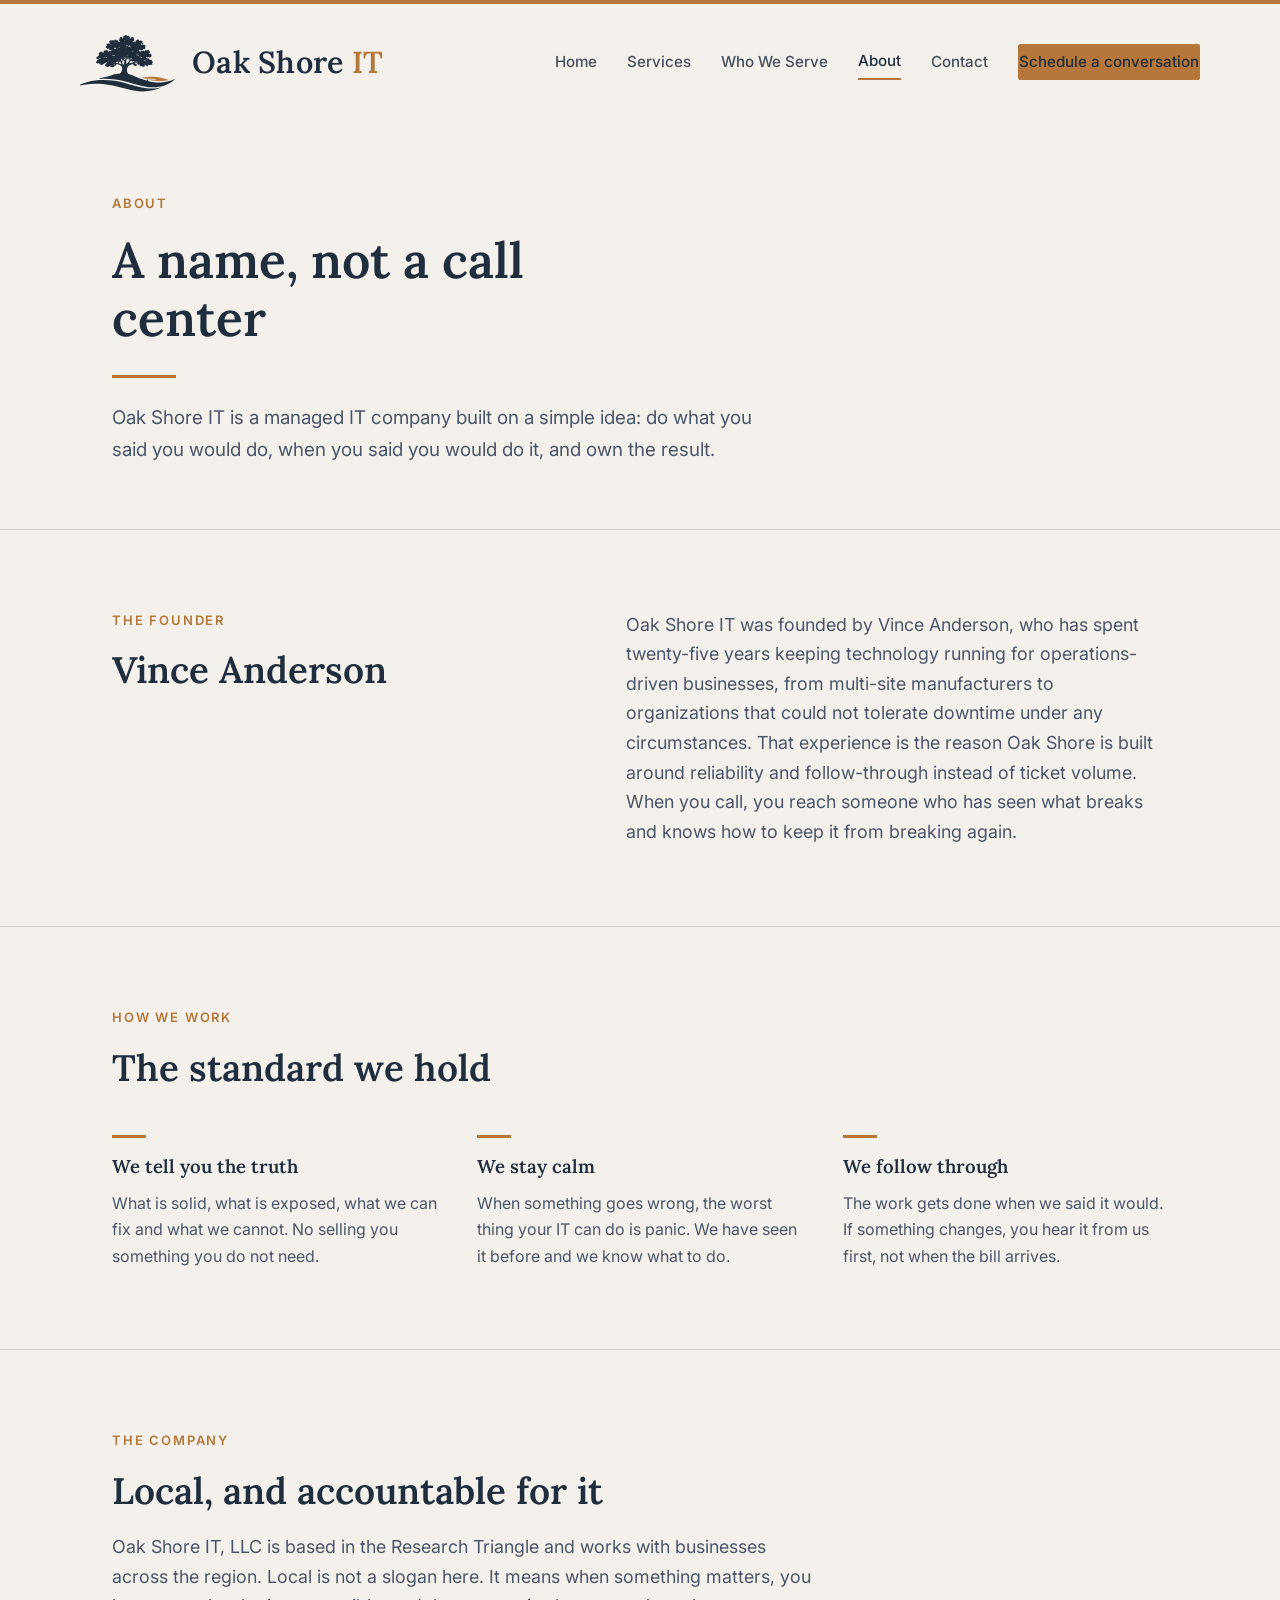
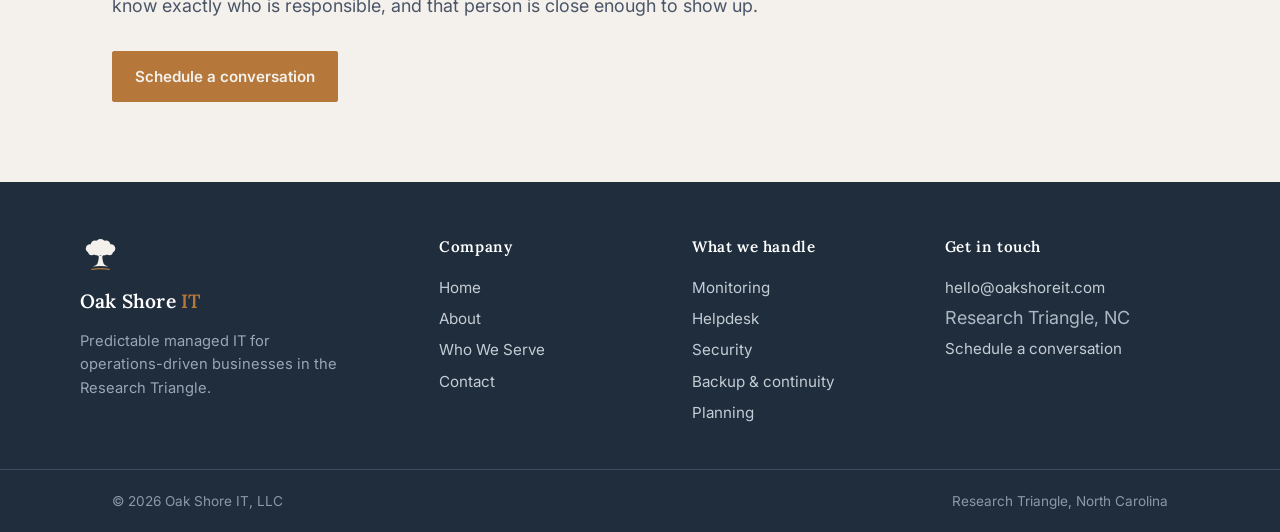
==== about.html @ 02efb3e1 "Replace single-page site with five-page build" ====
<!DOCTYPE html>
<html lang="en">
<head>
<meta charset="utf-8">
<meta name="viewport" content="width=device-width, initial-scale=1">
<title>About &middot; Oak Shore IT</title>
<meta name="description" content="Oak Shore IT is a managed IT company built on reliability and follow-through. Founded by Vince Anderson, twenty-five years in operations-driven IT.">
<link rel="icon" href="favicon.svg">
<link rel="preconnect" href="https://fonts.googleapis.com">
<link rel="preconnect" href="https://fonts.gstatic.com" crossorigin>
<link href="https://fonts.googleapis.com/css2?family=Lora:ital,wght@0,400;0,500;0,600;1,400&family=Inter:wght@400;450;500;600&display=swap" rel="stylesheet">
<link rel="stylesheet" href="styles.css">
</head>
<body>

<div class="brandbar"></div>
<header class="site-header">
  <div class="wrap bar">
    <a class="brand" href="index.html" aria-label="Oak Shore IT home">
      <svg class="oak" xmlns="http://www.w3.org/2000/svg" xmlns:xlink="http://www.w3.org/1999/xlink" width="2048" height="1366" viewBox="0 0 2048 1366"><path fill="#1F2D3D" transform="scale(1.64103 1.64183)" d="M593.648 65.9281C605.712 64.8623 604.312 73.1011 615.552 79.1133C628.369 69.018 633.693 69.0398 638.416 85.683C658.725 90.9894 648.518 100.72 652.587 108.908C659.238 111.87 664.253 99.9548 667.734 95.9222C674.815 87.7199 685.808 87.5497 693.74 94.6932C699.066 99.4905 699.428 102.863 699.838 109.705C700.871 110.576 701.883 111.473 702.872 112.394C711.217 120.283 703.859 125.45 697.826 131.114C705.686 158.006 688.584 146.529 682.53 150.782C682.17 152.851 682.904 154.811 684.89 155.789C695.34 160.933 701.523 150.922 710.85 148.323C720.176 145.725 720.046 159.629 723.433 161.747C729.708 157.521 721.504 140.139 727.253 134.17C730.66 130.632 735.585 132.433 739.502 133.336C740.909 132.152 742.331 130.987 743.767 129.839C755.731 120.303 762.853 125.297 770.78 136.086L771.503 144.321C789.057 138.799 788.885 127.736 808.596 142.379C833.061 160.555 789.702 179.938 790.413 188.219C803.095 188.13 798.016 192.709 805.434 196.055C812.905 199.424 821.031 174.813 828.776 194.583C841.185 194.373 851.561 194.365 852.257 210.195C852.599 217.969 850.938 221.348 845.868 226.961C853.327 239.539 848.402 246.427 835.336 250.269C825.722 247.153 819.269 239.885 817.363 255.709C808.2 263.881 799.203 265.152 787.354 263.658C783.151 260.159 780.345 257.933 775.36 255.689C768.999 258.385 759.695 263.195 754.255 267.315C765.905 268.795 770.148 267.516 775.668 279.045C779.964 279.412 784.266 279.718 788.571 279.962C798.197 266.812 803.335 268.745 817.873 272.91C829.507 262.072 833.709 262.745 835.605 278.734C848.973 269.424 852.941 248.416 870.284 268.044C875.783 265.285 881.341 262.674 887.119 260.559C894.294 263.882 907.785 275.284 909.919 283.261C910.554 285.636 906.26 299.542 904.595 302.007C902.929 304.475 895.01 303.54 892.167 306.945L892.398 308.254C898.143 314.48 921.549 304.531 925.923 315.807C934.019 336.679 934.184 343.793 913.714 356.123C906.993 360.171 898.241 353.755 891.921 351.328C887.108 352.437 880.495 355.612 875.134 357.332C869.743 352.309 868.187 350.082 861.137 347.299L861.113 356.199C867.946 361.254 869.627 363.148 873.275 370.753C920.591 363.964 900.214 382.43 904.645 390.181C908.01 391.431 918.099 388.014 922.664 387.156C936.122 393.118 932.512 396.376 940.12 405.633C949.553 417.109 958.886 420.6 936.296 427.537C939.292 434.692 948.215 443.193 935.806 448.211C927.12 451.723 912.532 459.429 903.415 455.638C897.693 453.259 893.414 450.13 887.044 448.154C887.52 449.934 887.964 451.724 888.374 453.521C891.304 466.826 880.477 467.498 870.461 469.614C861.305 463.37 854.129 454.786 843.653 451.229C840.213 450.061 841.429 450.016 838.386 451.504L838.133 450.798C838.891 455.221 844.083 459.879 844.704 464.563C846.099 475.074 833.062 478.464 825.267 479.206C823.624 478.272 820.813 476.237 819.147 475.099C816.082 475.398 813.009 475.625 809.933 475.778C807.979 473.447 807.47 472.5 805.99 469.829C801.105 471.023 797.081 472.05 792.088 472.729C787.247 471.051 773.768 464.232 772.482 458.636C771.528 454.485 777.473 451.489 779.733 448.644C777.266 447.801 765.61 451.469 762.072 452.268C756.589 449.535 746.276 442.962 742.698 437.721C741.027 435.272 749.235 432.397 750.906 431.715C751.208 428.577 751.334 425.045 751.518 421.868C733.231 434.14 731.46 433.556 710.029 433.462C719.381 444.752 723.034 442.651 736.475 446.964C740.433 448.234 747.456 451.55 749.451 455.544C749.255 463.321 734.105 461.049 731.117 462.979C714.519 473.701 693.658 459.878 690.866 441.418C674.246 442.948 658.241 448.468 644.211 457.509C624.341 470.257 612.877 487.229 611.432 511.233C610.385 528.641 612.151 547.53 621.276 562.772C627.945 573.91 639.835 575.378 651.181 578.944C663.918 582.888 676.69 586.123 689.127 590.914C703.44 596.591 716.035 606.134 730.159 612.146C769.404 628.851 809.922 642.768 850.957 654.371C856.969 656.071 862.854 657.941 868.986 659.198C861.133 643.132 876.884 640.005 882.791 647.208C884.199 648.899 884.811 651.114 884.471 653.288C883.801 657.57 881.297 659.361 878.09 661.631C1015.2 695.145 1112.1 691.491 1241.83 635.146C1234.28 642.605 1224.78 649.854 1216.33 656.387C1185.38 680.316 1145.26 705.282 1108.29 718.383C1088.29 727.154 1051.77 734.995 1029.87 738.754C856.504 768.527 703.461 693.183 537.579 656.848C468.141 641.421 397.247 633.496 326.117 633.209C298.505 633.08 267.656 634.055 240.157 637.353C253.961 631.258 270.514 626.519 285.055 622.251C314.201 613.695 343.263 604.75 373.378 600.452C398.978 596.656 420.955 582.598 445.736 576.761C451.751 575.344 460.106 576.417 466.453 575.288C472.921 574.137 479.013 570.984 485.442 570.019C494.044 568.728 503.037 569.22 511.646 567.769C540.182 562.115 552.45 514.936 548.352 490.598C543.506 461.825 501.447 444.412 475.372 445.76C469.566 446.06 469.137 453.763 466.498 457.432C461.708 464.055 452.982 465.531 445.493 467.051C444.961 467.965 444.412 468.869 443.845 469.761C435.125 483.624 412.327 489.278 397.904 480.802C388.384 475.207 399.91 466.346 398.966 461.378C391.682 457.32 384.478 471.391 377.878 474.306C370.076 477.752 363.584 478.944 355.258 480.006C350.924 478.254 349.004 476.971 345.796 473.608C343.904 473.597 341.956 473.533 340.078 473.493C324.242 473.157 320.666 452.856 332.573 444.468C336.665 441.586 339.649 441.415 344.42 440.579C339.912 426.271 344.127 426.378 356.521 421.124C350.518 421.223 344.266 421.559 338.247 421.798C331.592 431.643 328.194 431.781 316.955 431.081C312.464 451.027 295.443 441.308 284.012 453.38C282.79 454.67 280.443 455.607 278.839 456.253C269.283 454.587 255.594 450.425 253.441 440.12C252.994 437.977 252.311 435.267 250.773 433.882C244.877 431.431 235.042 439.032 229.377 435.705C211.002 424.912 197.021 423.037 218.94 402.545C222.634 388.578 226.657 389.847 239.535 390.198C239.992 387.124 240.067 383.74 240.209 380.612C228.556 374.945 200.781 374.343 217.269 350.283C219.198 347.468 226.514 347.455 229.574 347.438C233.276 334.5 237.239 336.005 249.189 336.577C247.632 331.605 246.075 328.462 243.612 324.007C254.205 315.622 250.179 316.649 243.989 309.989C239.66 305.331 253.064 296.72 256.056 293.83C259.838 290.177 263.303 285.349 268.06 282.362C273.423 282.114 279.918 281.332 285.173 281.759C293.062 282.398 293.282 289.012 293.838 295.073C299.233 295.92 304.892 297.049 310.287 298.042C308.979 294.152 303.637 285.292 304.758 281.538C305.964 275.35 319.11 263.713 325.231 262.416C336.596 261.343 350.954 263.145 362.213 264.91C366.479 265.578 365.867 280.322 370.088 282.751C375.395 281.104 375.394 272.436 380.822 270.549C385.345 268.977 391.41 272.701 395.534 274.734C395.626 274.614 395.717 274.494 395.809 274.375L396.279 273.784C403.592 264.461 409.432 268.338 418.549 272.135L419.267 271.822C420.177 269.185 420.224 270.076 419.82 267.727C416.78 263.662 411.603 265.515 407.97 263.29C407.339 261.624 407.223 260.978 406.082 259.662C401.264 258.859 394.725 259.79 389.681 259.718C374.255 259.499 374.758 254.173 375.418 241.511C363.223 245.78 344.15 259.044 353.233 232.301C336.25 233.273 330.678 232.144 337.304 213.12C338.966 208.349 346.412 206.418 350.772 204.879C341.674 193.65 343.988 184.861 358.104 180.29C369.072 176.738 376.03 173.2 386.991 178.506C387.489 177.885 390.36 174.176 390.589 173.655C393.155 166.325 378.079 164.356 377.651 156.982C377.012 145.968 389.736 135.797 399.542 133.856C406.45 132.488 410.333 134.862 415.572 138.508C427.348 123.246 432.913 128.724 445.697 138.196C446.148 136.731 446.627 135.215 447.21 133.799C448.912 129.549 452.292 126.191 456.551 124.518C466.938 120.423 473.055 126.836 476.343 136.001C480.645 135.203 484.183 134.689 488.506 134.159C495.153 137.763 498.53 139.724 501.734 146.565C501.512 149.062 500.552 155.02 501.682 156.861C506.614 159.895 518.385 152.691 522.178 149.048C519.769 148.677 514.16 147.915 512.994 146.194C509.186 140.575 511.531 121.054 511.481 113.841C512.888 112.233 515.322 110.068 516.953 108.534C519.173 97.4535 526.169 91.8505 537.271 91.6588C551.676 91.41 553.797 96.7944 554.146 109.224C557.374 108.269 562.805 105.786 566.076 104.405C562.907 100.953 557.557 95.9554 560.288 90.7189C565.104 81.4827 576.613 76.6951 584.742 70.8264C587.323 68.9631 590.769 67.1277 593.648 65.9281ZM608.55 375.835L608.41 376.645C607.1 383.932 604.229 390.88 602.719 397.874C599.691 411.89 601.69 428.737 603.875 442.748C610.065 436.925 615.419 430.913 620.911 424.433C633.068 410.514 646.872 397.466 640.699 377.275C621.42 381.45 628.838 385.169 608.55 375.835ZM660.041 403.848C651.837 413.172 648.438 420.666 643.054 431.947L643.226 433.066C648.917 432.22 655.36 430.863 660.953 429.56C670.305 427.382 680.414 426.187 689.076 422.077C694.607 419.453 707.942 407.85 708.589 401.604L708.146 401.081C688.048 410.094 681.12 410.915 660.041 403.848ZM579.136 391.245C588.036 392.335 591.326 376.372 591.705 369.974C591.934 365.611 591.546 361.238 590.552 356.983C586.642 355.283 583.951 354.059 579.679 353.245C587.962 384.703 571.944 373.101 567.777 378.083C567.365 382.845 575.499 388.827 579.136 391.245ZM554.634 383.832C553.452 398.749 553.412 405.568 546.034 419.117C547.827 424.051 558.972 456.993 566.061 452.215C573.807 436.804 576.445 424.909 575.746 407.568C570.487 401.045 560.611 389.711 554.634 383.832ZM467.77 422.434C468.311 425.279 468.872 428.733 469.7 431.453C473.53 430.786 478.133 429.841 481.952 429.66C487.428 429.928 490.53 430.43 495.925 431.376C495.516 426.162 495.078 420.95 494.61 415.74C490.947 415.697 485.944 415.486 482.414 415.913C475.023 416.535 474.045 418.351 467.77 422.434ZM664.147 224.298L664.684 224.548C669.689 226.937 669.61 230.468 674.364 230.206C676.209 228.636 675.596 229.371 676.52 226.728C674.932 219.936 663.843 224.748 660.75 219.676C660.582 219.401 660.198 216.577 660.127 216.059C656.579 212.081 653.252 216.91 648.431 213.002C646.721 209.299 646.933 202.556 644.856 201.608C639.642 205.45 626.589 211.158 630.626 217.462C634.876 219.448 641.117 215.483 644.765 213.414C652.987 220.141 654.124 220.726 664.147 224.298ZM516.279 418.863C512.761 418.464 507.951 417.442 504.931 418.849C503.057 420.578 502.922 421.734 502.902 424.258C502.833 433.125 516.38 437.38 523.064 440.472C526.63 442.28 530.954 445.112 534.777 444.079C541.15 437.648 519.085 398.133 513.665 393.536C513.388 405.671 523.913 403.294 516.279 418.863ZM542.555 401.271C544.984 395.694 545.746 392.993 546.675 386.972C543.547 380.213 539.356 371.355 532.435 367.743C532.904 374.979 535.087 400.857 538.429 406.293L539.197 406.628C540.978 405.233 541.572 403.373 542.555 401.271ZM454.578 245.335L455.295 248.188C458.901 249.381 465.124 243.826 468.591 242.015C466.336 238.633 460.457 229.569 456.8 228.495C453.015 230.688 441.15 237.4 439.987 241.543C442.693 244.288 449.322 241.994 453.654 243.904C454.259 244.637 454.51 244.656 454.578 245.335ZM790.4 355.407C794.691 357.245 796.734 358.37 800.681 360.703C803.996 362.303 806.374 363.787 810.071 362.984C816.305 356.2 792.989 348.504 788.263 348.785C784.139 349.525 776.958 350.73 774.454 354.593C775.691 358.99 787.178 355.976 790.4 355.407ZM750.245 328.372C755.748 333.114 757.357 335.723 765.104 334.151C765.557 331.781 766.287 329.485 765.315 327.313C761.04 322.313 731.566 318.298 724.249 318.89C731.019 323.443 735.982 323.155 742.727 329.131L750.245 328.372ZM432.463 325.262C431.047 327.605 429.129 331.552 426.353 332.203C422.424 333.125 417.799 331.778 415.096 335.092C414.819 337.043 414.672 336.329 415.381 338.072C424.604 343.513 426.054 330.688 437.219 332.273C441.585 333.541 454.212 337.536 458.314 335.724C457.226 333.36 436.324 325.915 432.463 325.262ZM718.004 419.098L729.236 422.514C733.29 419.873 749.196 410.452 748.64 405.348C737.104 412.398 731.601 414.049 717.734 412.098C716.798 414.08 715.573 415.945 715.879 417.982C716.856 418.809 716.769 418.817 718.004 419.098ZM588.959 198.887C588.901 196.158 588.807 193.358 588.798 190.635C585.669 190.69 582.214 190.675 579.117 190.847C580.574 194.114 585.437 198.888 588.959 198.887ZM439.027 458.423C443.026 455.871 452.398 450.285 455.06 446.637C454.958 446.403 454.792 445.898 454.633 445.79C449.096 446.408 443.863 447.276 438.367 448.177C438.407 451.682 438.32 454.979 439.027 458.423ZM450.112 435.011L456.264 434.422L456.909 433.688C456.649 430.354 454.502 423.696 451.489 421.963C450.975 426.307 450.515 430.656 450.112 435.011ZM442.582 165.942C442.146 168.043 441.753 168.957 442.397 170.996C443.844 172.984 445.429 173.215 447.889 173.702C448.393 171.434 448.785 170.56 448.189 168.311C446.866 166.552 445.873 166.364 443.592 166.057C443.256 166.013 442.919 165.975 442.582 165.942ZM621.59 330.884C620.476 333.093 619.602 334.362 619.531 336.83C620.751 339.681 621.579 339.841 624.716 340.62C628.131 336.011 627.4 332.283 621.59 330.884ZM380.098 411.735C382.213 411.482 382.033 411.852 383.291 410.687C382.171 407.13 376.505 405.893 373.263 405.142L368.548 412.105L380.098 411.735ZM619.799 122.436C620.021 124.885 619.908 126.682 621.312 128.63C623.231 129.954 624.237 129.702 626.602 129.689C626.91 127.426 627.351 126.002 626.52 123.911C624.243 122.03 623.082 122.342 619.799 122.436ZM476.52 405.112C478.61 412.606 480.773 411.819 487.851 411.402C485.145 405.16 482.985 405.635 476.52 405.112ZM574.466 129.202C573.327 131.068 572.41 132.032 572.677 134.132C573.758 136.002 574.766 136.31 576.673 137.361C578.031 135.547 578.149 135.301 578.58 133.077C577.789 130.129 577.57 129.978 574.466 129.202ZM268.21 427.143C265.875 428.502 262.852 430.001 261.217 432.048L261.188 433.192L262.203 433.704C264.888 432.671 268.085 431.565 269.514 428.9L269.416 427.815L268.21 427.143ZM404.001 192.878C404.736 190.808 405.269 189.868 404.681 187.708C403.347 185.992 402.317 185.825 400.062 185.545C399.742 185.506 399.422 185.473 399.102 185.445C398.643 187.825 398.017 189.9 398.783 192.205C400.715 193.947 401.59 193.618 404.001 192.878ZM780.899 190.315C777.901 190.885 773.784 191.534 774.686 195.629C776.431 196.185 775.789 196.069 777.955 195.062L787.228 190.08L780.899 190.315ZM684.632 281.708C685.926 279.854 686.797 278.933 686.983 276.641C686.009 273.729 685.222 273.745 682.177 273.182C681.249 275.564 680.268 277.305 680.598 279.777C681.804 281.369 682.512 281.635 684.632 281.708ZM630.522 360.802C629.471 364.775 628.283 366.814 630.148 370.101C632.618 371.691 634.255 371.368 637.245 371.274C637.515 368.349 638.323 364.769 637.152 362.378C635.488 360.84 632.798 360.864 630.522 360.802ZM502.33 220.497C505.308 226.391 508.281 234.561 515.564 235.023C514.207 228.65 512.545 226.592 508.94 221.293L502.33 220.497ZM677.57 382.331C673.202 385.238 670.182 387.423 666.358 391.182C668.244 391.71 671.376 392.672 673.214 393.02C676.091 393.378 679.091 393.798 681.962 394.094C682.234 388.161 682.915 385.816 677.57 382.331ZM827.47 392.437C835.744 398.607 848.44 404.073 858.477 406.271C858.319 404.202 858.396 402.078 856.791 400.712C850.722 395.551 835.12 391.931 827.47 392.437ZM334.37 353.451C339.261 355.257 346.562 358.687 351.432 357.505L352.091 356.643C349.932 351.516 340.082 350.882 335.397 351.116C329.228 353.546 327.458 354.206 320.77 355.195C318.744 357.303 315.968 360.375 313.878 362.285C309.254 363.273 306.628 363.395 303.305 366.799L303.107 367.859C307.211 369.311 314.149 362.636 318.771 360.84C324.736 357.686 328.11 355.756 334.37 353.451ZM243.997 380.509C251.937 379.883 258.149 377.572 266.162 377.367C266.617 374.536 267.513 370.717 266.812 368.068C265.409 367.404 266.122 367.52 264.6 367.681C259.059 368.809 241.703 372.374 241.616 378.836C242.645 379.858 242.6 379.897 243.997 380.509ZM658.162 384.755C661.936 381.14 672.699 372.044 673.792 367.676C672.919 364.879 671.14 365.409 668.423 365.263C661.298 366.801 664.669 370.65 653.461 372.914C653.499 376.757 653.108 381.409 655.271 384.514C657.068 385.358 656.14 385.242 658.162 384.755ZM611.876 191.006C609.09 201.032 604.686 207.415 600.069 216.545L606.441 213.878C612.262 210.919 610.402 208.196 618.26 205.633C618.877 201.473 615.263 193.428 611.876 191.006ZM614.716 373.263C615.513 370.664 619.676 359.768 614.376 358.502C613.853 358.377 611.366 358.53 610.712 358.562C607.183 361.515 607.612 368.263 609.976 371.812C611.02 373.377 613.044 373.133 614.716 373.263Z"/><path fill="#F4F1EC" fill-opacity="0.0078431377" transform="scale(1.64103 1.64183)" d="M335.397 351.116C340.082 350.882 349.932 351.516 352.091 356.643L351.432 357.505C346.562 358.687 339.261 355.257 334.37 353.451C328.11 355.756 324.736 357.686 318.771 360.84C314.149 362.636 307.211 369.311 303.107 367.859L303.305 366.799C306.628 363.395 309.254 363.273 313.878 362.285C315.968 360.375 318.744 357.303 320.77 355.195C327.458 354.206 329.228 353.546 335.397 351.116Z"/><path fill="#B5773A" transform="scale(1.64103 1.64183)" d="M915.729 606.738C925.247 605.483 939.776 606.598 949.611 606.459C1007.73 605.64 1063.52 618.056 1118.24 636.751C1130.34 640.885 1144.75 643.711 1156.56 648.647C1145.86 652.345 1134.16 654.254 1123.02 656.386C1063.74 667.733 1003.45 665.905 943.88 657.5C919.905 654.196 910.481 650.583 888.339 644.887C898.272 644.843 908.206 644.873 918.138 644.977C937.213 645.325 976.388 647.33 993.305 640.099C990.523 639.164 986.971 638.357 984.047 638.166C942.026 635.219 900.22 632.731 858.101 632.898C844.637 632.952 810.632 626.391 797.918 622.325C808.361 619.806 819.558 618.361 830.171 616.487C858.698 611.45 886.795 608.335 915.729 606.738Z"/><path fill="#1F2D3D" transform="scale(1.64103 1.64183)" d="M815.716 170.056C820.842 170.488 825.31 173.247 823.067 178.758C821.157 183.452 811.391 186.8 807.091 188.683C806.598 188.713 806.104 188.735 805.61 188.75C803.102 188.823 801.291 188.821 799.453 187.076C797.897 180.451 810.741 172.912 815.716 170.056Z"/><path fill="#1F2D3D" transform="scale(1.64103 1.64183)" d="M0 712.214C30.296 698.801 64.8053 684.597 96.9363 675.937C257.421 632.685 435.022 649.777 593.732 691.794C717.201 724.482 838.067 769.783 968.013 760.088C1000.22 757.685 1029.83 752.112 1061.39 745.486C963.937 797.172 826.398 807.266 719.145 790.997C668.097 783.253 608.548 766.247 557.892 753.537C470.19 731.532 386.425 712.348 296.062 703.176C222.545 695.198 148.304 696.781 75.1939 707.886C61.1739 710.041 47.2198 712.605 33.3495 715.576C24.1349 717.624 9.08001 721.578 0 722.574L0 712.214Z"/></svg>
      <span class="wm">Oak Shore <span class="it">IT</span></span>
    </a>
    <button class="menu-toggle" aria-label="Menu" aria-expanded="false"><span></span><span></span><span></span></button>
    <nav class="links" id="nav">
      <a href="index.html">Home</a><a href="services.html">Services</a><a href="who-we-serve.html">Who We Serve</a><a href="about.html" aria-current="page">About</a><a href="contact.html">Contact</a>
      <a href="contact.html" class="btn">Schedule a conversation</a>
    </nav>
  </div>
</header>
<main>

  <section class="page-hero">
    <div class="wrap">
      <p class="eyebrow">About</p>
      <h1>A name, not a call center</h1>
      <div class="accent"></div>
      <p class="lede">Oak Shore IT is a managed IT company built on a simple idea: do what you said you would do, when you said you would do it, and own the result.</p>
    </div>
  </section>

  <section class="section">
    <div class="wrap">
      <div class="twocol">
        <div><p class="eyebrow">The founder</p><h2>Vince Anderson</h2></div>
        <div>
          <p class="lede">Oak Shore IT was founded by Vince Anderson, who has spent twenty-five years keeping technology running for operations-driven businesses, from multi-site manufacturers to organizations that could not tolerate downtime under any circumstances. That experience is the reason Oak Shore is built around reliability and follow-through instead of ticket volume. When you call, you reach someone who has seen what breaks and knows how to keep it from breaking again.</p>
        </div>
      </div>
    </div>
  </section>

  <section class="section">
    <div class="wrap">
      <p class="eyebrow">How we work</p>
      <h2>The standard we hold</h2>
      <div class="three">
        <div><div class="tick"></div><h3>We tell you the truth</h3><p>What is solid, what is exposed, what we can fix and what we cannot. No selling you something you do not need.</p></div>
        <div><div class="tick"></div><h3>We stay calm</h3><p>When something goes wrong, the worst thing your IT can do is panic. We have seen it before and we know what to do.</p></div>
        <div><div class="tick"></div><h3>We follow through</h3><p>The work gets done when we said it would. If something changes, you hear it from us first, not when the bill arrives.</p></div>
      </div>
    </div>
  </section>

  <section class="section last">
    <div class="wrap">
      <p class="eyebrow">The company</p>
      <h2>Local, and accountable for it</h2>
      <p class="lede">Oak Shore IT, LLC is based in the Research Triangle and works with businesses across the region. Local is not a slogan here. It means when something matters, you know exactly who is responsible, and that person is close enough to show up.</p>
      <div class="btnrow" style="margin-top:30px"><a href="contact.html" class="btn">Schedule a conversation</a></div>
    </div>
  </section>

</main>

<footer>
  <div class="wrap foot">
    <div class="brandcol">
      <svg class="oak" viewBox="0 0 220 182" xmlns="http://www.w3.org/2000/svg">
  <g fill="#F4F1EC">
    <ellipse cx="110" cy="60" rx="66" ry="34"/>
    <circle cx="54"  cy="56" r="23"/>
    <circle cx="166" cy="56" r="23"/>
    <circle cx="80"  cy="36" r="23"/>
    <circle cx="140" cy="36" r="23"/>
    <circle cx="110" cy="30" r="25"/>
    <circle cx="62"  cy="74" r="18"/>
    <circle cx="158" cy="74" r="18"/>
  </g>
  <!-- branch hints so it is not a lollipop -->
  <g stroke="#F4F1EC" stroke-width="7" stroke-linecap="round" fill="none">
    <path d="M110 104 L88 80"/>
    <path d="M110 104 L132 78"/>
  </g>
  <!-- sturdy trunk flaring into a rooted base -->
  <path d="M101 96 L119 96
           C120 112 122 126 127 138
           C132 146 142 150 152 153
           Q110 147 68 153
           C78 150 88 146 93 138
           C98 126 100 112 101 96 Z" fill="#F4F1EC"/>
  <path d="M64 168 Q110 160 156 168" stroke="#B5773A" stroke-width="7" stroke-linecap="round" fill="none"/>
</svg>
      <div class="wm">Oak Shore <span style="color:var(--brass)">IT</span></div>
      <p class="desc">Predictable managed IT for operations-driven businesses in the Research Triangle.</p>
    </div>
    <div>
      <h4>Company</h4>
      <ul><li><a href="index.html">Home</a></li><li><a href="about.html">About</a></li>
      <li><a href="who-we-serve.html">Who We Serve</a></li><li><a href="contact.html">Contact</a></li></ul>
    </div>
    <div>
      <h4>What we handle</h4>
      <ul><li><a href="services.html">Monitoring</a></li><li><a href="services.html">Helpdesk</a></li>
      <li><a href="services.html">Security</a></li><li><a href="services.html">Backup &amp; continuity</a></li>
      <li><a href="services.html">Planning</a></li></ul>
    </div>
    <div>
      <h4>Get in touch</h4>
      <ul><li><a href="mailto:hello@oakshoreit.com">hello@oakshoreit.com</a></li>
      <li>Research Triangle, NC</li>
      <li><a href="contact.html">Schedule a conversation</a></li></ul>
    </div>
  </div>
  <div class="footbar">
    <div class="wrap">
      <span>&copy; 2026 Oak Shore IT, LLC</span>
      <span>Research Triangle, North Carolina</span>
    </div>
  </div>
</footer>
<script>
  (function(){
    var h=document.querySelector('.site-header');
    function onScroll(){ if(window.scrollY>56){h.classList.add('condensed');}else{h.classList.remove('condensed');} }
    window.addEventListener('scroll',onScroll,{passive:true}); onScroll();
    var t=document.querySelector('.menu-toggle'), n=document.getElementById('nav');
    if(t){t.addEventListener('click',function(){var o=n.classList.toggle('open');t.setAttribute('aria-expanded',o);});}
  })();
</script>
</body>
</html>
---- styles.css ----
:root{
    --navy:#1F2D3D; --cream:#F4F1EC; --brass:#B5773A; --slate:#4A5568;
    --line:#D5D5D0; --ink:#20262E; --navy-soft:#26384b; --navy-line:#3a4b5e;
    --serif:'Lora',Georgia,'Times New Roman',serif;
    --sans:'Inter',system-ui,-apple-system,Segoe UI,Roboto,sans-serif;
  }
  *{box-sizing:border-box}
  html{scroll-behavior:smooth}
  body{margin:0;background:var(--cream);color:var(--ink);
    font-family:var(--sans);font-size:18px;line-height:1.65;-webkit-font-smoothing:antialiased}
  h1,h2,h3,h4{font-family:var(--serif);font-weight:600;color:var(--navy);line-height:1.16;margin:0}
  p{margin:0}
  a{color:inherit}
  img,svg{display:block}
  .wrap{max-width:1120px;margin:0 auto;padding:0 32px}
  .eyebrow{font-size:13px;font-weight:600;letter-spacing:.14em;text-transform:uppercase;color:var(--brass);margin:0 0 18px}
  .lede{color:var(--slate);font-size:1.12rem;max-width:64ch}

  /* brand bar */
  .brandbar{height:4px;background:var(--brass)}

  /* header with condense-on-scroll */
  .site-header{position:sticky;top:0;z-index:60;background:rgba(244,241,236,.96);
    backdrop-filter:saturate(140%) blur(8px);border-bottom:1px solid transparent;transition:border-color .25s,box-shadow .25s}
  .site-header.condensed{border-bottom-color:var(--line);box-shadow:0 1px 14px rgba(31,45,61,.06)}
  .bar{display:flex;align-items:center;justify-content:space-between;
    padding:26px 0;transition:padding .25s ease}
  .site-header.condensed .bar{padding:11px 0}
  .brand{display:flex;align-items:center;gap:16px;text-decoration:none}
  .oak{height:64px;width:auto;transition:height .25s ease}
  .site-header.condensed .oak{height:38px}
  .wm{font-family:var(--serif);font-weight:600;font-size:1.9rem;color:var(--navy);letter-spacing:.01em;white-space:nowrap;transition:font-size .25s ease}
  .site-header.condensed .wm{font-size:1.35rem}
  .wm .it{color:var(--brass)}
  nav.links{display:flex;align-items:center;gap:30px}
  nav.links a{font-size:.95rem;font-weight:500;color:var(--navy);text-decoration:none;opacity:.82;padding:4px 0}
  nav.links a:hover{opacity:1;color:var(--brass)}
  nav.links a[aria-current="page"]{opacity:1;border-bottom:2px solid var(--brass)}
  .btn{display:inline-block;background:var(--brass);color:var(--cream);font-family:var(--sans);
    font-weight:600;font-size:.95rem;text-decoration:none;padding:12px 22px;border-radius:2px;border:1px solid var(--brass);cursor:pointer;transition:background .15s,border-color .15s}
  .btn:hover{background:#9c652f;border-color:#9c652f}
  .btn.ghost{background:transparent;color:var(--navy);border-color:var(--navy)}
  .btn.ghost:hover{background:var(--navy);color:var(--cream)}
  nav.links a.btn{opacity:1;border-bottom:1px solid var(--brass)}
  .menu-toggle{display:none;background:none;border:0;cursor:pointer;padding:8px}
  .menu-toggle span{display:block;width:24px;height:2px;background:var(--navy);margin:5px 0}

  /* heroes */
  .hero{padding:84px 0 78px;border-bottom:1px solid var(--line)}
  .hero h1{font-size:clamp(2.4rem,5.2vw,3.7rem);max-width:16ch}
  .page-hero{padding:72px 0 64px;border-bottom:1px solid var(--line)}
  .page-hero h1{font-size:clamp(2.1rem,4.4vw,3.1rem);max-width:18ch}
  .accent{width:64px;height:3px;background:var(--brass);margin:28px 0 24px}
  .hero .lede,.page-hero .lede{font-size:1.18rem;max-width:56ch}
  .hero .btn{margin-top:34px}

  /* credibility band */
  .band{background:var(--navy);color:var(--cream)}
  .band .wrap{display:flex;flex-wrap:wrap;gap:14px 40px;align-items:center;padding:26px 32px}
  .band .item{font-size:1rem;color:#e7eaee}
  .band .item b{font-family:var(--serif);font-weight:600;color:#fff}
  .band .dot{color:var(--brass)}

  /* section */
  .section{padding:80px 0;border-bottom:1px solid var(--line)}
  .section.last{border-bottom:0}
  .section h2{font-size:clamp(1.7rem,3.4vw,2.3rem);max-width:22ch}
  .section h2 + .lede{margin-top:20px}
  .section .lede + .btnrow{margin-top:30px}
  .btnrow{display:flex;gap:16px;flex-wrap:wrap}

  /* grid of cards */
  .grid{display:grid;grid-template-columns:repeat(3,1fr);gap:2px;margin-top:44px;background:var(--line);border:1px solid var(--line)}
  .card{background:var(--cream);padding:30px 28px}
  .card h3{font-size:1.16rem;margin-bottom:10px}
  .card p{color:var(--slate);font-size:.97rem;line-height:1.55}

  /* deep service rows */
  .srv{display:grid;grid-template-columns:.8fr 1.2fr;gap:40px;padding:44px 0;border-top:1px solid var(--line)}
  .srv:first-of-type{border-top:0}
  .srv .k{font-family:var(--serif);font-size:1.4rem;color:var(--navy)}
  .srv .k .n{display:block;font-size:.8rem;font-family:var(--sans);letter-spacing:.12em;color:var(--brass);font-weight:600;margin-bottom:8px;text-transform:uppercase}
  .srv p{color:var(--slate)}

  /* pillars / steps */
  .three{display:grid;grid-template-columns:repeat(3,1fr);gap:40px;margin-top:46px}
  .three h3{font-size:1.16rem;margin-bottom:12px}
  .three .tick{width:34px;height:3px;background:var(--brass);margin-bottom:18px}
  .three p{color:var(--slate);font-size:1rem}
  .three .num{font-family:var(--serif);font-size:2.4rem;color:var(--brass);line-height:1;margin-bottom:14px}

  /* dark feature */
  .dark{background:var(--navy);color:var(--cream);border-bottom:0}
  .dark h2,.dark h3{color:var(--cream)}
  .dark .eyebrow{color:var(--brass)}
  .dark .lede{color:#cdd4dc}
  .twocol{display:grid;grid-template-columns:1.1fr 1.3fr;gap:56px;align-items:start}

  /* situations list */
  .cases{display:grid;grid-template-columns:1fr 1fr;gap:28px;margin-top:44px}
  .case{border:1px solid var(--line);border-left:3px solid var(--brass);padding:24px 26px;background:var(--cream)}
  .case h3{font-size:1.08rem;margin-bottom:8px}
  .case p{color:var(--slate);font-size:.97rem}

  /* contact */
  .form{display:grid;grid-template-columns:1fr 1fr;gap:18px;margin-top:8px;max-width:680px}
  .form .full{grid-column:1 / -1}
  .form label{display:block;font-size:.85rem;font-weight:600;color:var(--navy);margin-bottom:6px}
  .form input,.form textarea{width:100%;font-family:var(--sans);font-size:1rem;padding:12px 14px;
    border:1px solid var(--line);border-radius:2px;background:#fff;color:var(--ink)}
  .form textarea{min-height:130px;resize:vertical}
  .contact-meta{margin-top:36px;color:var(--slate);font-size:1rem;line-height:1.9}
  .contact-meta b{color:var(--navy);font-family:var(--serif)}

  /* footer */
  footer{background:var(--navy);color:#aeb8c2}
  .foot{display:grid;grid-template-columns:1.5fr 1fr 1fr 1.2fr;gap:40px;padding:56px 0 40px}
  .foot h4{color:#fff;font-size:.95rem;letter-spacing:.04em;margin-bottom:16px}
  .foot a{color:#c4ccd4;text-decoration:none;font-size:.95rem;line-height:2}
  .foot a:hover{color:#fff}
  .foot .brandcol .oak{height:34px;margin-bottom:14px}
  .foot .brandcol .wm{font-size:1.2rem;color:#fff}
  .foot .desc{font-size:.92rem;color:#9aa6b1;line-height:1.6;margin-top:12px;max-width:30ch}
  .foot ul{list-style:none;margin:0;padding:0}
  .footbar{border-top:1px solid var(--navy-line)}
  .footbar .wrap{display:flex;justify-content:space-between;gap:16px;flex-wrap:wrap;padding:20px 32px;font-size:.85rem;color:#8d99a4}

  :focus-visible{outline:2px solid var(--brass);outline-offset:3px}

  @media (max-width:860px){
    .grid,.three,.cases,.twocol,.srv,.form{grid-template-columns:1fr}
    .foot{grid-template-columns:1fr 1fr;gap:32px}
    .wm{font-size:1.4rem}
    nav.links{position:absolute;top:100%;left:0;right:0;background:var(--cream);
      border-bottom:1px solid var(--line);flex-direction:column;align-items:flex-start;gap:0;padding:6px 32px 18px;display:none}
    nav.links.open{display:flex}
    nav.links a{padding:13px 0;width:100%;border-bottom:1px solid var(--line)}
    nav.links a.btn{margin-top:14px;width:auto}
    .menu-toggle{display:block}
  }
  @media (prefers-reduced-motion:reduce){html{scroll-behavior:auto}*{transition:none!important}}
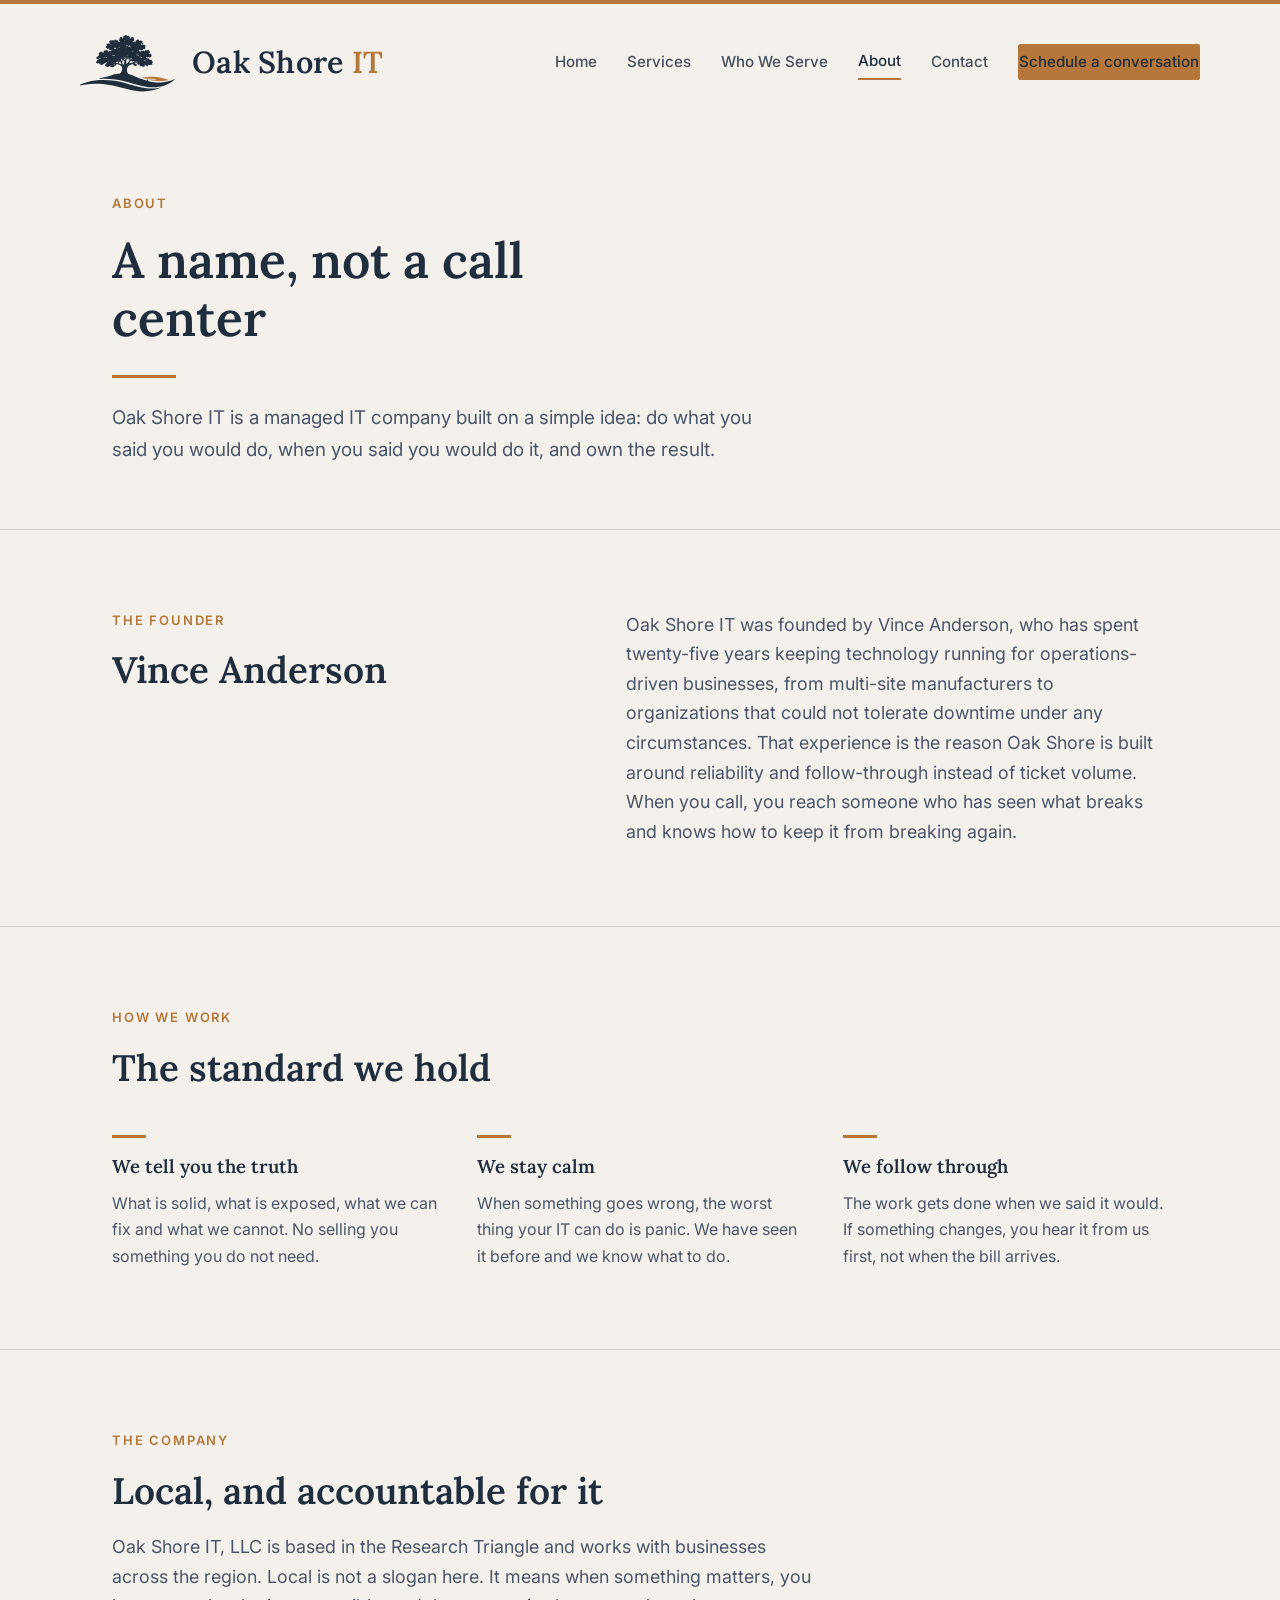
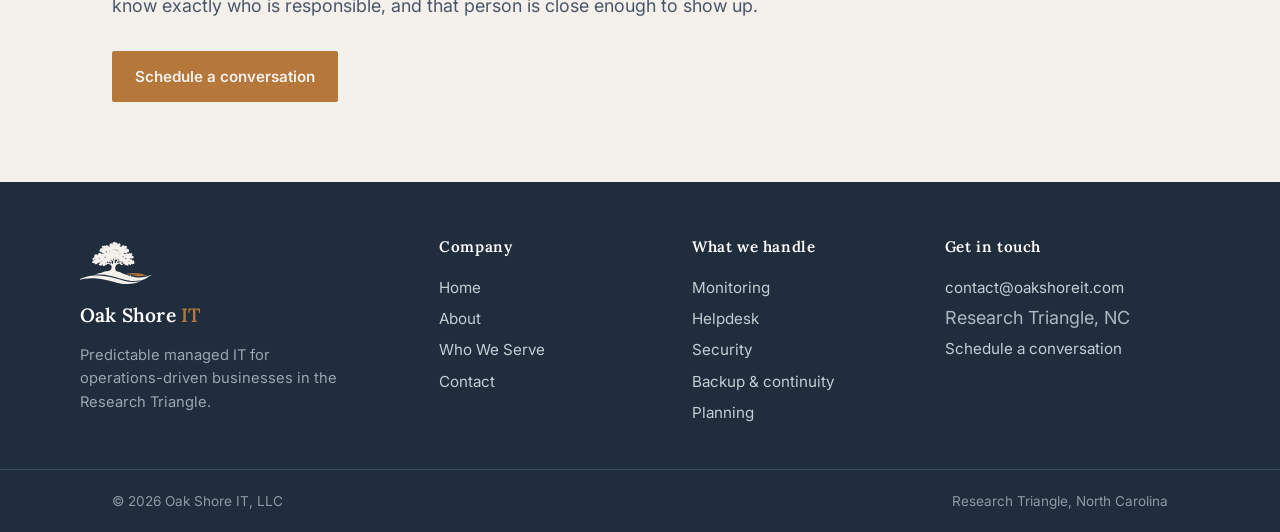
==== commit 220c4b63: "Wire Calendly, fix contact email, unify footer logo, correct SVG brand colors" ====
--- a/about.html
+++ b/about.html
@@ -75,31 +75,7 @@
 <footer>
   <div class="wrap foot">
     <div class="brandcol">
-      <svg class="oak" viewBox="0 0 220 182" xmlns="http://www.w3.org/2000/svg">
-  <g fill="#F4F1EC">
-    <ellipse cx="110" cy="60" rx="66" ry="34"/>
-    <circle cx="54"  cy="56" r="23"/>
-    <circle cx="166" cy="56" r="23"/>
-    <circle cx="80"  cy="36" r="23"/>
-    <circle cx="140" cy="36" r="23"/>
-    <circle cx="110" cy="30" r="25"/>
-    <circle cx="62"  cy="74" r="18"/>
-    <circle cx="158" cy="74" r="18"/>
-  </g>
-  <!-- branch hints so it is not a lollipop -->
-  <g stroke="#F4F1EC" stroke-width="7" stroke-linecap="round" fill="none">
-    <path d="M110 104 L88 80"/>
-    <path d="M110 104 L132 78"/>
-  </g>
-  <!-- sturdy trunk flaring into a rooted base -->
-  <path d="M101 96 L119 96
-           C120 112 122 126 127 138
-           C132 146 142 150 152 153
-           Q110 147 68 153
-           C78 150 88 146 93 138
-           C98 126 100 112 101 96 Z" fill="#F4F1EC"/>
-  <path d="M64 168 Q110 160 156 168" stroke="#B5773A" stroke-width="7" stroke-linecap="round" fill="none"/>
-</svg>
+      <svg class="oak" xmlns="http://www.w3.org/2000/svg" xmlns:xlink="http://www.w3.org/1999/xlink" width="2048" height="1366" viewBox="0 0 2048 1366"><path fill="#F4F1EC" transform="scale(1.64103 1.64183)" d="M593.648 65.9281C605.712 64.8623 604.312 73.1011 615.552 79.1133C628.369 69.018 633.693 69.0398 638.416 85.683C658.725 90.9894 648.518 100.72 652.587 108.908C659.238 111.87 664.253 99.9548 667.734 95.9222C674.815 87.7199 685.808 87.5497 693.74 94.6932C699.066 99.4905 699.428 102.863 699.838 109.705C700.871 110.576 701.883 111.473 702.872 112.394C711.217 120.283 703.859 125.45 697.826 131.114C705.686 158.006 688.584 146.529 682.53 150.782C682.17 152.851 682.904 154.811 684.89 155.789C695.34 160.933 701.523 150.922 710.85 148.323C720.176 145.725 720.046 159.629 723.433 161.747C729.708 157.521 721.504 140.139 727.253 134.17C730.66 130.632 735.585 132.433 739.502 133.336C740.909 132.152 742.331 130.987 743.767 129.839C755.731 120.303 762.853 125.297 770.78 136.086L771.503 144.321C789.057 138.799 788.885 127.736 808.596 142.379C833.061 160.555 789.702 179.938 790.413 188.219C803.095 188.13 798.016 192.709 805.434 196.055C812.905 199.424 821.031 174.813 828.776 194.583C841.185 194.373 851.561 194.365 852.257 210.195C852.599 217.969 850.938 221.348 845.868 226.961C853.327 239.539 848.402 246.427 835.336 250.269C825.722 247.153 819.269 239.885 817.363 255.709C808.2 263.881 799.203 265.152 787.354 263.658C783.151 260.159 780.345 257.933 775.36 255.689C768.999 258.385 759.695 263.195 754.255 267.315C765.905 268.795 770.148 267.516 775.668 279.045C779.964 279.412 784.266 279.718 788.571 279.962C798.197 266.812 803.335 268.745 817.873 272.91C829.507 262.072 833.709 262.745 835.605 278.734C848.973 269.424 852.941 248.416 870.284 268.044C875.783 265.285 881.341 262.674 887.119 260.559C894.294 263.882 907.785 275.284 909.919 283.261C910.554 285.636 906.26 299.542 904.595 302.007C902.929 304.475 895.01 303.54 892.167 306.945L892.398 308.254C898.143 314.48 921.549 304.531 925.923 315.807C934.019 336.679 934.184 343.793 913.714 356.123C906.993 360.171 898.241 353.755 891.921 351.328C887.108 352.437 880.495 355.612 875.134 357.332C869.743 352.309 868.187 350.082 861.137 347.299L861.113 356.199C867.946 361.254 869.627 363.148 873.275 370.753C920.591 363.964 900.214 382.43 904.645 390.181C908.01 391.431 918.099 388.014 922.664 387.156C936.122 393.118 932.512 396.376 940.12 405.633C949.553 417.109 958.886 420.6 936.296 427.537C939.292 434.692 948.215 443.193 935.806 448.211C927.12 451.723 912.532 459.429 903.415 455.638C897.693 453.259 893.414 450.13 887.044 448.154C887.52 449.934 887.964 451.724 888.374 453.521C891.304 466.826 880.477 467.498 870.461 469.614C861.305 463.37 854.129 454.786 843.653 451.229C840.213 450.061 841.429 450.016 838.386 451.504L838.133 450.798C838.891 455.221 844.083 459.879 844.704 464.563C846.099 475.074 833.062 478.464 825.267 479.206C823.624 478.272 820.813 476.237 819.147 475.099C816.082 475.398 813.009 475.625 809.933 475.778C807.979 473.447 807.47 472.5 805.99 469.829C801.105 471.023 797.081 472.05 792.088 472.729C787.247 471.051 773.768 464.232 772.482 458.636C771.528 454.485 777.473 451.489 779.733 448.644C777.266 447.801 765.61 451.469 762.072 452.268C756.589 449.535 746.276 442.962 742.698 437.721C741.027 435.272 749.235 432.397 750.906 431.715C751.208 428.577 751.334 425.045 751.518 421.868C733.231 434.14 731.46 433.556 710.029 433.462C719.381 444.752 723.034 442.651 736.475 446.964C740.433 448.234 747.456 451.55 749.451 455.544C749.255 463.321 734.105 461.049 731.117 462.979C714.519 473.701 693.658 459.878 690.866 441.418C674.246 442.948 658.241 448.468 644.211 457.509C624.341 470.257 612.877 487.229 611.432 511.233C610.385 528.641 612.151 547.53 621.276 562.772C627.945 573.91 639.835 575.378 651.181 578.944C663.918 582.888 676.69 586.123 689.127 590.914C703.44 596.591 716.035 606.134 730.159 612.146C769.404 628.851 809.922 642.768 850.957 654.371C856.969 656.071 862.854 657.941 868.986 659.198C861.133 643.132 876.884 640.005 882.791 647.208C884.199 648.899 884.811 651.114 884.471 653.288C883.801 657.57 881.297 659.361 878.09 661.631C1015.2 695.145 1112.1 691.491 1241.83 635.146C1234.28 642.605 1224.78 649.854 1216.33 656.387C1185.38 680.316 1145.26 705.282 1108.29 718.383C1088.29 727.154 1051.77 734.995 1029.87 738.754C856.504 768.527 703.461 693.183 537.579 656.848C468.141 641.421 397.247 633.496 326.117 633.209C298.505 633.08 267.656 634.055 240.157 637.353C253.961 631.258 270.514 626.519 285.055 622.251C314.201 613.695 343.263 604.75 373.378 600.452C398.978 596.656 420.955 582.598 445.736 576.761C451.751 575.344 460.106 576.417 466.453 575.288C472.921 574.137 479.013 570.984 485.442 570.019C494.044 568.728 503.037 569.22 511.646 567.769C540.182 562.115 552.45 514.936 548.352 490.598C543.506 461.825 501.447 444.412 475.372 445.76C469.566 446.06 469.137 453.763 466.498 457.432C461.708 464.055 452.982 465.531 445.493 467.051C444.961 467.965 444.412 468.869 443.845 469.761C435.125 483.624 412.327 489.278 397.904 480.802C388.384 475.207 399.91 466.346 398.966 461.378C391.682 457.32 384.478 471.391 377.878 474.306C370.076 477.752 363.584 478.944 355.258 480.006C350.924 478.254 349.004 476.971 345.796 473.608C343.904 473.597 341.956 473.533 340.078 473.493C324.242 473.157 320.666 452.856 332.573 444.468C336.665 441.586 339.649 441.415 344.42 440.579C339.912 426.271 344.127 426.378 356.521 421.124C350.518 421.223 344.266 421.559 338.247 421.798C331.592 431.643 328.194 431.781 316.955 431.081C312.464 451.027 295.443 441.308 284.012 453.38C282.79 454.67 280.443 455.607 278.839 456.253C269.283 454.587 255.594 450.425 253.441 440.12C252.994 437.977 252.311 435.267 250.773 433.882C244.877 431.431 235.042 439.032 229.377 435.705C211.002 424.912 197.021 423.037 218.94 402.545C222.634 388.578 226.657 389.847 239.535 390.198C239.992 387.124 240.067 383.74 240.209 380.612C228.556 374.945 200.781 374.343 217.269 350.283C219.198 347.468 226.514 347.455 229.574 347.438C233.276 334.5 237.239 336.005 249.189 336.577C247.632 331.605 246.075 328.462 243.612 324.007C254.205 315.622 250.179 316.649 243.989 309.989C239.66 305.331 253.064 296.72 256.056 293.83C259.838 290.177 263.303 285.349 268.06 282.362C273.423 282.114 279.918 281.332 285.173 281.759C293.062 282.398 293.282 289.012 293.838 295.073C299.233 295.92 304.892 297.049 310.287 298.042C308.979 294.152 303.637 285.292 304.758 281.538C305.964 275.35 319.11 263.713 325.231 262.416C336.596 261.343 350.954 263.145 362.213 264.91C366.479 265.578 365.867 280.322 370.088 282.751C375.395 281.104 375.394 272.436 380.822 270.549C385.345 268.977 391.41 272.701 395.534 274.734C395.626 274.614 395.717 274.494 395.809 274.375L396.279 273.784C403.592 264.461 409.432 268.338 418.549 272.135L419.267 271.822C420.177 269.185 420.224 270.076 419.82 267.727C416.78 263.662 411.603 265.515 407.97 263.29C407.339 261.624 407.223 260.978 406.082 259.662C401.264 258.859 394.725 259.79 389.681 259.718C374.255 259.499 374.758 254.173 375.418 241.511C363.223 245.78 344.15 259.044 353.233 232.301C336.25 233.273 330.678 232.144 337.304 213.12C338.966 208.349 346.412 206.418 350.772 204.879C341.674 193.65 343.988 184.861 358.104 180.29C369.072 176.738 376.03 173.2 386.991 178.506C387.489 177.885 390.36 174.176 390.589 173.655C393.155 166.325 378.079 164.356 377.651 156.982C377.012 145.968 389.736 135.797 399.542 133.856C406.45 132.488 410.333 134.862 415.572 138.508C427.348 123.246 432.913 128.724 445.697 138.196C446.148 136.731 446.627 135.215 447.21 133.799C448.912 129.549 452.292 126.191 456.551 124.518C466.938 120.423 473.055 126.836 476.343 136.001C480.645 135.203 484.183 134.689 488.506 134.159C495.153 137.763 498.53 139.724 501.734 146.565C501.512 149.062 500.552 155.02 501.682 156.861C506.614 159.895 518.385 152.691 522.178 149.048C519.769 148.677 514.16 147.915 512.994 146.194C509.186 140.575 511.531 121.054 511.481 113.841C512.888 112.233 515.322 110.068 516.953 108.534C519.173 97.4535 526.169 91.8505 537.271 91.6588C551.676 91.41 553.797 96.7944 554.146 109.224C557.374 108.269 562.805 105.786 566.076 104.405C562.907 100.953 557.557 95.9554 560.288 90.7189C565.104 81.4827 576.613 76.6951 584.742 70.8264C587.323 68.9631 590.769 67.1277 593.648 65.9281ZM608.55 375.835L608.41 376.645C607.1 383.932 604.229 390.88 602.719 397.874C599.691 411.89 601.69 428.737 603.875 442.748C610.065 436.925 615.419 430.913 620.911 424.433C633.068 410.514 646.872 397.466 640.699 377.275C621.42 381.45 628.838 385.169 608.55 375.835ZM660.041 403.848C651.837 413.172 648.438 420.666 643.054 431.947L643.226 433.066C648.917 432.22 655.36 430.863 660.953 429.56C670.305 427.382 680.414 426.187 689.076 422.077C694.607 419.453 707.942 407.85 708.589 401.604L708.146 401.081C688.048 410.094 681.12 410.915 660.041 403.848ZM579.136 391.245C588.036 392.335 591.326 376.372 591.705 369.974C591.934 365.611 591.546 361.238 590.552 356.983C586.642 355.283 583.951 354.059 579.679 353.245C587.962 384.703 571.944 373.101 567.777 378.083C567.365 382.845 575.499 388.827 579.136 391.245ZM554.634 383.832C553.452 398.749 553.412 405.568 546.034 419.117C547.827 424.051 558.972 456.993 566.061 452.215C573.807 436.804 576.445 424.909 575.746 407.568C570.487 401.045 560.611 389.711 554.634 383.832ZM467.77 422.434C468.311 425.279 468.872 428.733 469.7 431.453C473.53 430.786 478.133 429.841 481.952 429.66C487.428 429.928 490.53 430.43 495.925 431.376C495.516 426.162 495.078 420.95 494.61 415.74C490.947 415.697 485.944 415.486 482.414 415.913C475.023 416.535 474.045 418.351 467.77 422.434ZM664.147 224.298L664.684 224.548C669.689 226.937 669.61 230.468 674.364 230.206C676.209 228.636 675.596 229.371 676.52 226.728C674.932 219.936 663.843 224.748 660.75 219.676C660.582 219.401 660.198 216.577 660.127 216.059C656.579 212.081 653.252 216.91 648.431 213.002C646.721 209.299 646.933 202.556 644.856 201.608C639.642 205.45 626.589 211.158 630.626 217.462C634.876 219.448 641.117 215.483 644.765 213.414C652.987 220.141 654.124 220.726 664.147 224.298ZM516.279 418.863C512.761 418.464 507.951 417.442 504.931 418.849C503.057 420.578 502.922 421.734 502.902 424.258C502.833 433.125 516.38 437.38 523.064 440.472C526.63 442.28 530.954 445.112 534.777 444.079C541.15 437.648 519.085 398.133 513.665 393.536C513.388 405.671 523.913 403.294 516.279 418.863ZM542.555 401.271C544.984 395.694 545.746 392.993 546.675 386.972C543.547 380.213 539.356 371.355 532.435 367.743C532.904 374.979 535.087 400.857 538.429 406.293L539.197 406.628C540.978 405.233 541.572 403.373 542.555 401.271ZM454.578 245.335L455.295 248.188C458.901 249.381 465.124 243.826 468.591 242.015C466.336 238.633 460.457 229.569 456.8 228.495C453.015 230.688 441.15 237.4 439.987 241.543C442.693 244.288 449.322 241.994 453.654 243.904C454.259 244.637 454.51 244.656 454.578 245.335ZM790.4 355.407C794.691 357.245 796.734 358.37 800.681 360.703C803.996 362.303 806.374 363.787 810.071 362.984C816.305 356.2 792.989 348.504 788.263 348.785C784.139 349.525 776.958 350.73 774.454 354.593C775.691 358.99 787.178 355.976 790.4 355.407ZM750.245 328.372C755.748 333.114 757.357 335.723 765.104 334.151C765.557 331.781 766.287 329.485 765.315 327.313C761.04 322.313 731.566 318.298 724.249 318.89C731.019 323.443 735.982 323.155 742.727 329.131L750.245 328.372ZM432.463 325.262C431.047 327.605 429.129 331.552 426.353 332.203C422.424 333.125 417.799 331.778 415.096 335.092C414.819 337.043 414.672 336.329 415.381 338.072C424.604 343.513 426.054 330.688 437.219 332.273C441.585 333.541 454.212 337.536 458.314 335.724C457.226 333.36 436.324 325.915 432.463 325.262ZM718.004 419.098L729.236 422.514C733.29 419.873 749.196 410.452 748.64 405.348C737.104 412.398 731.601 414.049 717.734 412.098C716.798 414.08 715.573 415.945 715.879 417.982C716.856 418.809 716.769 418.817 718.004 419.098ZM588.959 198.887C588.901 196.158 588.807 193.358 588.798 190.635C585.669 190.69 582.214 190.675 579.117 190.847C580.574 194.114 585.437 198.888 588.959 198.887ZM439.027 458.423C443.026 455.871 452.398 450.285 455.06 446.637C454.958 446.403 454.792 445.898 454.633 445.79C449.096 446.408 443.863 447.276 438.367 448.177C438.407 451.682 438.32 454.979 439.027 458.423ZM450.112 435.011L456.264 434.422L456.909 433.688C456.649 430.354 454.502 423.696 451.489 421.963C450.975 426.307 450.515 430.656 450.112 435.011ZM442.582 165.942C442.146 168.043 441.753 168.957 442.397 170.996C443.844 172.984 445.429 173.215 447.889 173.702C448.393 171.434 448.785 170.56 448.189 168.311C446.866 166.552 445.873 166.364 443.592 166.057C443.256 166.013 442.919 165.975 442.582 165.942ZM621.59 330.884C620.476 333.093 619.602 334.362 619.531 336.83C620.751 339.681 621.579 339.841 624.716 340.62C628.131 336.011 627.4 332.283 621.59 330.884ZM380.098 411.735C382.213 411.482 382.033 411.852 383.291 410.687C382.171 407.13 376.505 405.893 373.263 405.142L368.548 412.105L380.098 411.735ZM619.799 122.436C620.021 124.885 619.908 126.682 621.312 128.63C623.231 129.954 624.237 129.702 626.602 129.689C626.91 127.426 627.351 126.002 626.52 123.911C624.243 122.03 623.082 122.342 619.799 122.436ZM476.52 405.112C478.61 412.606 480.773 411.819 487.851 411.402C485.145 405.16 482.985 405.635 476.52 405.112ZM574.466 129.202C573.327 131.068 572.41 132.032 572.677 134.132C573.758 136.002 574.766 136.31 576.673 137.361C578.031 135.547 578.149 135.301 578.58 133.077C577.789 130.129 577.57 129.978 574.466 129.202ZM268.21 427.143C265.875 428.502 262.852 430.001 261.217 432.048L261.188 433.192L262.203 433.704C264.888 432.671 268.085 431.565 269.514 428.9L269.416 427.815L268.21 427.143ZM404.001 192.878C404.736 190.808 405.269 189.868 404.681 187.708C403.347 185.992 402.317 185.825 400.062 185.545C399.742 185.506 399.422 185.473 399.102 185.445C398.643 187.825 398.017 189.9 398.783 192.205C400.715 193.947 401.59 193.618 404.001 192.878ZM780.899 190.315C777.901 190.885 773.784 191.534 774.686 195.629C776.431 196.185 775.789 196.069 777.955 195.062L787.228 190.08L780.899 190.315ZM684.632 281.708C685.926 279.854 686.797 278.933 686.983 276.641C686.009 273.729 685.222 273.745 682.177 273.182C681.249 275.564 680.268 277.305 680.598 279.777C681.804 281.369 682.512 281.635 684.632 281.708ZM630.522 360.802C629.471 364.775 628.283 366.814 630.148 370.101C632.618 371.691 634.255 371.368 637.245 371.274C637.515 368.349 638.323 364.769 637.152 362.378C635.488 360.84 632.798 360.864 630.522 360.802ZM502.33 220.497C505.308 226.391 508.281 234.561 515.564 235.023C514.207 228.65 512.545 226.592 508.94 221.293L502.33 220.497ZM677.57 382.331C673.202 385.238 670.182 387.423 666.358 391.182C668.244 391.71 671.376 392.672 673.214 393.02C676.091 393.378 679.091 393.798 681.962 394.094C682.234 388.161 682.915 385.816 677.57 382.331ZM827.47 392.437C835.744 398.607 848.44 404.073 858.477 406.271C858.319 404.202 858.396 402.078 856.791 400.712C850.722 395.551 835.12 391.931 827.47 392.437ZM334.37 353.451C339.261 355.257 346.562 358.687 351.432 357.505L352.091 356.643C349.932 351.516 340.082 350.882 335.397 351.116C329.228 353.546 327.458 354.206 320.77 355.195C318.744 357.303 315.968 360.375 313.878 362.285C309.254 363.273 306.628 363.395 303.305 366.799L303.107 367.859C307.211 369.311 314.149 362.636 318.771 360.84C324.736 357.686 328.11 355.756 334.37 353.451ZM243.997 380.509C251.937 379.883 258.149 377.572 266.162 377.367C266.617 374.536 267.513 370.717 266.812 368.068C265.409 367.404 266.122 367.52 264.6 367.681C259.059 368.809 241.703 372.374 241.616 378.836C242.645 379.858 242.6 379.897 243.997 380.509ZM658.162 384.755C661.936 381.14 672.699 372.044 673.792 367.676C672.919 364.879 671.14 365.409 668.423 365.263C661.298 366.801 664.669 370.65 653.461 372.914C653.499 376.757 653.108 381.409 655.271 384.514C657.068 385.358 656.14 385.242 658.162 384.755ZM611.876 191.006C609.09 201.032 604.686 207.415 600.069 216.545L606.441 213.878C612.262 210.919 610.402 208.196 618.26 205.633C618.877 201.473 615.263 193.428 611.876 191.006ZM614.716 373.263C615.513 370.664 619.676 359.768 614.376 358.502C613.853 358.377 611.366 358.53 610.712 358.562C607.183 361.515 607.612 368.263 609.976 371.812C611.02 373.377 613.044 373.133 614.716 373.263Z"/><path fill="#F4F1EC" fill-opacity="0.0078431377" transform="scale(1.64103 1.64183)" d="M335.397 351.116C340.082 350.882 349.932 351.516 352.091 356.643L351.432 357.505C346.562 358.687 339.261 355.257 334.37 353.451C328.11 355.756 324.736 357.686 318.771 360.84C314.149 362.636 307.211 369.311 303.107 367.859L303.305 366.799C306.628 363.395 309.254 363.273 313.878 362.285C315.968 360.375 318.744 357.303 320.77 355.195C327.458 354.206 329.228 353.546 335.397 351.116Z"/><path fill="#B5773A" transform="scale(1.64103 1.64183)" d="M915.729 606.738C925.247 605.483 939.776 606.598 949.611 606.459C1007.73 605.64 1063.52 618.056 1118.24 636.751C1130.34 640.885 1144.75 643.711 1156.56 648.647C1145.86 652.345 1134.16 654.254 1123.02 656.386C1063.74 667.733 1003.45 665.905 943.88 657.5C919.905 654.196 910.481 650.583 888.339 644.887C898.272 644.843 908.206 644.873 918.138 644.977C937.213 645.325 976.388 647.33 993.305 640.099C990.523 639.164 986.971 638.357 984.047 638.166C942.026 635.219 900.22 632.731 858.101 632.898C844.637 632.952 810.632 626.391 797.918 622.325C808.361 619.806 819.558 618.361 830.171 616.487C858.698 611.45 886.795 608.335 915.729 606.738Z"/><path fill="#F4F1EC" transform="scale(1.64103 1.64183)" d="M815.716 170.056C820.842 170.488 825.31 173.247 823.067 178.758C821.157 183.452 811.391 186.8 807.091 188.683C806.598 188.713 806.104 188.735 805.61 188.75C803.102 188.823 801.291 188.821 799.453 187.076C797.897 180.451 810.741 172.912 815.716 170.056Z"/><path fill="#F4F1EC" transform="scale(1.64103 1.64183)" d="M0 712.214C30.296 698.801 64.8053 684.597 96.9363 675.937C257.421 632.685 435.022 649.777 593.732 691.794C717.201 724.482 838.067 769.783 968.013 760.088C1000.22 757.685 1029.83 752.112 1061.39 745.486C963.937 797.172 826.398 807.266 719.145 790.997C668.097 783.253 608.548 766.247 557.892 753.537C470.19 731.532 386.425 712.348 296.062 703.176C222.545 695.198 148.304 696.781 75.1939 707.886C61.1739 710.041 47.2198 712.605 33.3495 715.576C24.1349 717.624 9.08001 721.578 0 722.574L0 712.214Z"/></svg>
       <div class="wm">Oak Shore <span style="color:var(--brass)">IT</span></div>
       <p class="desc">Predictable managed IT for operations-driven businesses in the Research Triangle.</p>
     </div>
@@ -116,7 +92,7 @@
     </div>
     <div>
       <h4>Get in touch</h4>
-      <ul><li><a href="mailto:hello@oakshoreit.com">hello@oakshoreit.com</a></li>
+      <ul><li><a href="mailto:contact@oakshoreit.com">contact@oakshoreit.com</a></li>
       <li>Research Triangle, NC</li>
       <li><a href="contact.html">Schedule a conversation</a></li></ul>
     </div>
--- a/styles.css
+++ b/styles.css
@@ -118,7 +118,7 @@
   .foot h4{color:#fff;font-size:.95rem;letter-spacing:.04em;margin-bottom:16px}
   .foot a{color:#c4ccd4;text-decoration:none;font-size:.95rem;line-height:2}
   .foot a:hover{color:#fff}
-  .foot .brandcol .oak{height:34px;margin-bottom:14px}
+  .foot .brandcol .oak{height:48px;margin-bottom:14px}
   .foot .brandcol .wm{font-size:1.2rem;color:#fff}
   .foot .desc{font-size:.92rem;color:#9aa6b1;line-height:1.6;margin-top:12px;max-width:30ch}
   .foot ul{list-style:none;margin:0;padding:0}
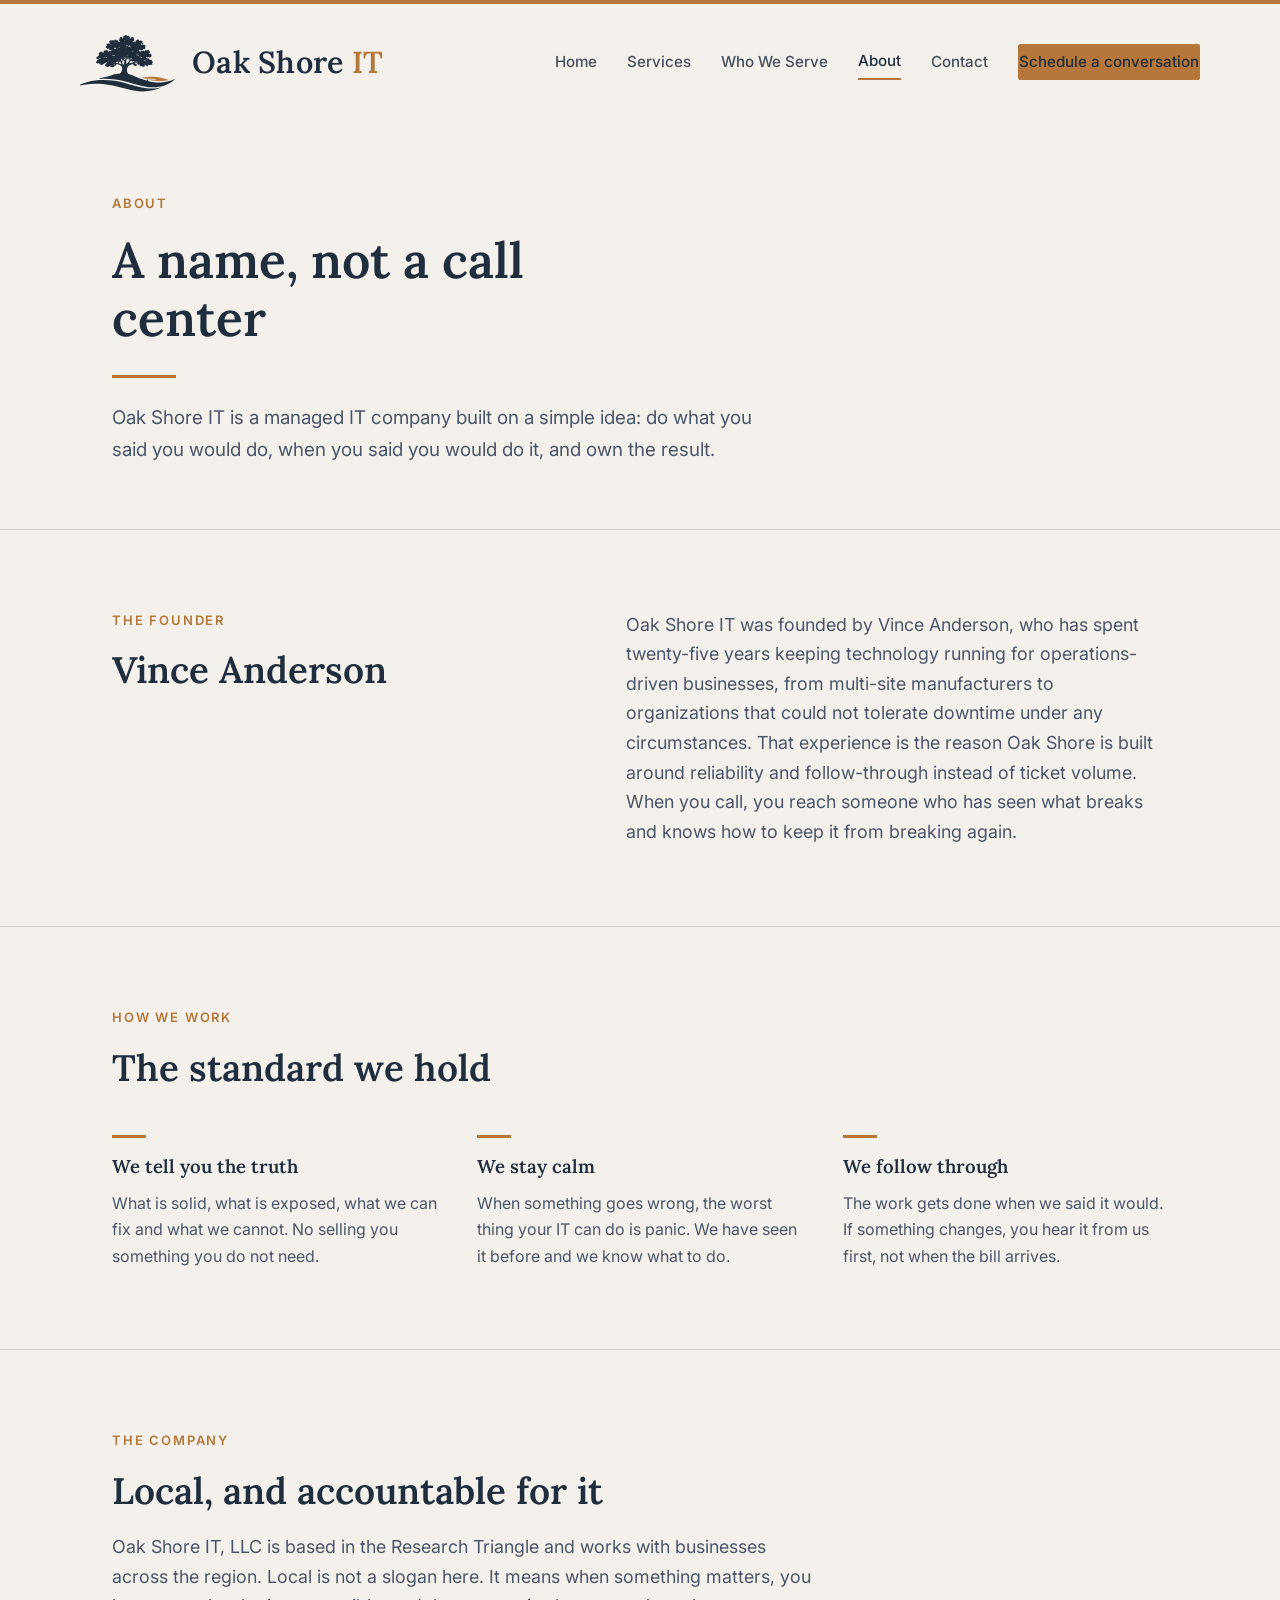
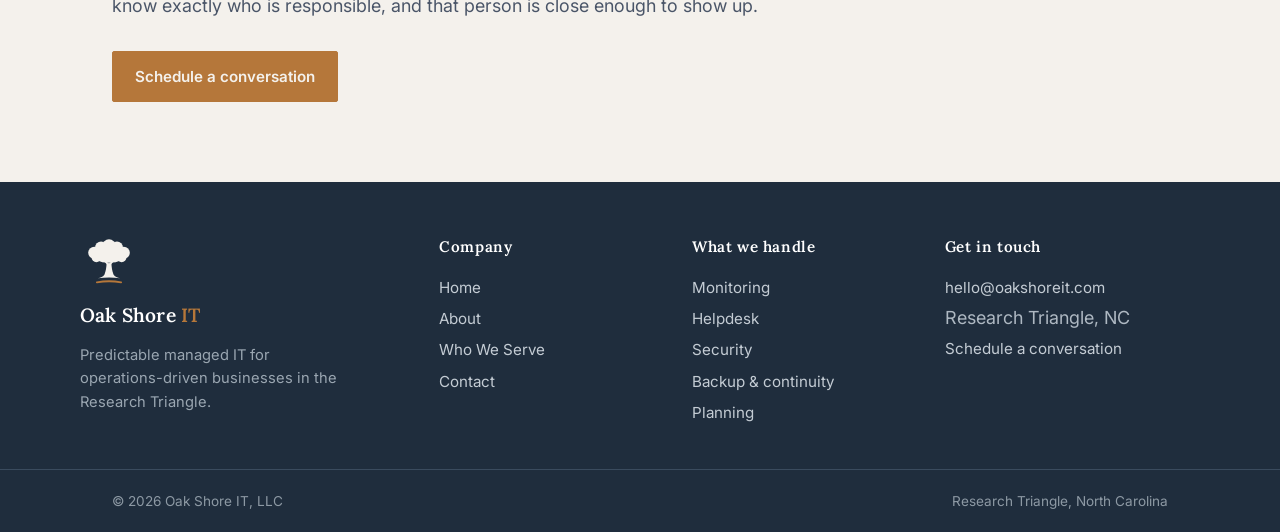
==== commit 3ff9a346: "Add OG image and Open Graph tags" ====
--- a/about.html
+++ b/about.html
@@ -5,6 +5,13 @@
 <meta name="viewport" content="width=device-width, initial-scale=1">
 <title>About &middot; Oak Shore IT</title>
 <meta name="description" content="Oak Shore IT is a managed IT company built on reliability and follow-through. Founded by Vince Anderson, twenty-five years in operations-driven IT.">
+<meta property="og:title" content="About · Oak Shore IT">
+<meta property="og:description" content="Oak Shore IT is a managed IT company built on reliability and follow-through. Founded by Vince Anderson, twenty-five years in operations-driven IT.">
+<meta property="og:url" content="https://oakshoreit.com/about.html">
+<meta property="og:type" content="website">
+<meta property="og:image" content="https://oakshoreit.com/assets/oakshore-og.png">
+<meta property="og:image:width" content="1200">
+<meta property="og:image:height" content="630">
 <link rel="icon" href="favicon.svg">
 <link rel="preconnect" href="https://fonts.googleapis.com">
 <link rel="preconnect" href="https://fonts.gstatic.com" crossorigin>
@@ -75,7 +82,31 @@
 <footer>
   <div class="wrap foot">
     <div class="brandcol">
-      <svg class="oak" xmlns="http://www.w3.org/2000/svg" xmlns:xlink="http://www.w3.org/1999/xlink" width="2048" height="1366" viewBox="0 0 2048 1366"><path fill="#F4F1EC" transform="scale(1.64103 1.64183)" d="M593.648 65.9281C605.712 64.8623 604.312 73.1011 615.552 79.1133C628.369 69.018 633.693 69.0398 638.416 85.683C658.725 90.9894 648.518 100.72 652.587 108.908C659.238 111.87 664.253 99.9548 667.734 95.9222C674.815 87.7199 685.808 87.5497 693.74 94.6932C699.066 99.4905 699.428 102.863 699.838 109.705C700.871 110.576 701.883 111.473 702.872 112.394C711.217 120.283 703.859 125.45 697.826 131.114C705.686 158.006 688.584 146.529 682.53 150.782C682.17 152.851 682.904 154.811 684.89 155.789C695.34 160.933 701.523 150.922 710.85 148.323C720.176 145.725 720.046 159.629 723.433 161.747C729.708 157.521 721.504 140.139 727.253 134.17C730.66 130.632 735.585 132.433 739.502 133.336C740.909 132.152 742.331 130.987 743.767 129.839C755.731 120.303 762.853 125.297 770.78 136.086L771.503 144.321C789.057 138.799 788.885 127.736 808.596 142.379C833.061 160.555 789.702 179.938 790.413 188.219C803.095 188.13 798.016 192.709 805.434 196.055C812.905 199.424 821.031 174.813 828.776 194.583C841.185 194.373 851.561 194.365 852.257 210.195C852.599 217.969 850.938 221.348 845.868 226.961C853.327 239.539 848.402 246.427 835.336 250.269C825.722 247.153 819.269 239.885 817.363 255.709C808.2 263.881 799.203 265.152 787.354 263.658C783.151 260.159 780.345 257.933 775.36 255.689C768.999 258.385 759.695 263.195 754.255 267.315C765.905 268.795 770.148 267.516 775.668 279.045C779.964 279.412 784.266 279.718 788.571 279.962C798.197 266.812 803.335 268.745 817.873 272.91C829.507 262.072 833.709 262.745 835.605 278.734C848.973 269.424 852.941 248.416 870.284 268.044C875.783 265.285 881.341 262.674 887.119 260.559C894.294 263.882 907.785 275.284 909.919 283.261C910.554 285.636 906.26 299.542 904.595 302.007C902.929 304.475 895.01 303.54 892.167 306.945L892.398 308.254C898.143 314.48 921.549 304.531 925.923 315.807C934.019 336.679 934.184 343.793 913.714 356.123C906.993 360.171 898.241 353.755 891.921 351.328C887.108 352.437 880.495 355.612 875.134 357.332C869.743 352.309 868.187 350.082 861.137 347.299L861.113 356.199C867.946 361.254 869.627 363.148 873.275 370.753C920.591 363.964 900.214 382.43 904.645 390.181C908.01 391.431 918.099 388.014 922.664 387.156C936.122 393.118 932.512 396.376 940.12 405.633C949.553 417.109 958.886 420.6 936.296 427.537C939.292 434.692 948.215 443.193 935.806 448.211C927.12 451.723 912.532 459.429 903.415 455.638C897.693 453.259 893.414 450.13 887.044 448.154C887.52 449.934 887.964 451.724 888.374 453.521C891.304 466.826 880.477 467.498 870.461 469.614C861.305 463.37 854.129 454.786 843.653 451.229C840.213 450.061 841.429 450.016 838.386 451.504L838.133 450.798C838.891 455.221 844.083 459.879 844.704 464.563C846.099 475.074 833.062 478.464 825.267 479.206C823.624 478.272 820.813 476.237 819.147 475.099C816.082 475.398 813.009 475.625 809.933 475.778C807.979 473.447 807.47 472.5 805.99 469.829C801.105 471.023 797.081 472.05 792.088 472.729C787.247 471.051 773.768 464.232 772.482 458.636C771.528 454.485 777.473 451.489 779.733 448.644C777.266 447.801 765.61 451.469 762.072 452.268C756.589 449.535 746.276 442.962 742.698 437.721C741.027 435.272 749.235 432.397 750.906 431.715C751.208 428.577 751.334 425.045 751.518 421.868C733.231 434.14 731.46 433.556 710.029 433.462C719.381 444.752 723.034 442.651 736.475 446.964C740.433 448.234 747.456 451.55 749.451 455.544C749.255 463.321 734.105 461.049 731.117 462.979C714.519 473.701 693.658 459.878 690.866 441.418C674.246 442.948 658.241 448.468 644.211 457.509C624.341 470.257 612.877 487.229 611.432 511.233C610.385 528.641 612.151 547.53 621.276 562.772C627.945 573.91 639.835 575.378 651.181 578.944C663.918 582.888 676.69 586.123 689.127 590.914C703.44 596.591 716.035 606.134 730.159 612.146C769.404 628.851 809.922 642.768 850.957 654.371C856.969 656.071 862.854 657.941 868.986 659.198C861.133 643.132 876.884 640.005 882.791 647.208C884.199 648.899 884.811 651.114 884.471 653.288C883.801 657.57 881.297 659.361 878.09 661.631C1015.2 695.145 1112.1 691.491 1241.83 635.146C1234.28 642.605 1224.78 649.854 1216.33 656.387C1185.38 680.316 1145.26 705.282 1108.29 718.383C1088.29 727.154 1051.77 734.995 1029.87 738.754C856.504 768.527 703.461 693.183 537.579 656.848C468.141 641.421 397.247 633.496 326.117 633.209C298.505 633.08 267.656 634.055 240.157 637.353C253.961 631.258 270.514 626.519 285.055 622.251C314.201 613.695 343.263 604.75 373.378 600.452C398.978 596.656 420.955 582.598 445.736 576.761C451.751 575.344 460.106 576.417 466.453 575.288C472.921 574.137 479.013 570.984 485.442 570.019C494.044 568.728 503.037 569.22 511.646 567.769C540.182 562.115 552.45 514.936 548.352 490.598C543.506 461.825 501.447 444.412 475.372 445.76C469.566 446.06 469.137 453.763 466.498 457.432C461.708 464.055 452.982 465.531 445.493 467.051C444.961 467.965 444.412 468.869 443.845 469.761C435.125 483.624 412.327 489.278 397.904 480.802C388.384 475.207 399.91 466.346 398.966 461.378C391.682 457.32 384.478 471.391 377.878 474.306C370.076 477.752 363.584 478.944 355.258 480.006C350.924 478.254 349.004 476.971 345.796 473.608C343.904 473.597 341.956 473.533 340.078 473.493C324.242 473.157 320.666 452.856 332.573 444.468C336.665 441.586 339.649 441.415 344.42 440.579C339.912 426.271 344.127 426.378 356.521 421.124C350.518 421.223 344.266 421.559 338.247 421.798C331.592 431.643 328.194 431.781 316.955 431.081C312.464 451.027 295.443 441.308 284.012 453.38C282.79 454.67 280.443 455.607 278.839 456.253C269.283 454.587 255.594 450.425 253.441 440.12C252.994 437.977 252.311 435.267 250.773 433.882C244.877 431.431 235.042 439.032 229.377 435.705C211.002 424.912 197.021 423.037 218.94 402.545C222.634 388.578 226.657 389.847 239.535 390.198C239.992 387.124 240.067 383.74 240.209 380.612C228.556 374.945 200.781 374.343 217.269 350.283C219.198 347.468 226.514 347.455 229.574 347.438C233.276 334.5 237.239 336.005 249.189 336.577C247.632 331.605 246.075 328.462 243.612 324.007C254.205 315.622 250.179 316.649 243.989 309.989C239.66 305.331 253.064 296.72 256.056 293.83C259.838 290.177 263.303 285.349 268.06 282.362C273.423 282.114 279.918 281.332 285.173 281.759C293.062 282.398 293.282 289.012 293.838 295.073C299.233 295.92 304.892 297.049 310.287 298.042C308.979 294.152 303.637 285.292 304.758 281.538C305.964 275.35 319.11 263.713 325.231 262.416C336.596 261.343 350.954 263.145 362.213 264.91C366.479 265.578 365.867 280.322 370.088 282.751C375.395 281.104 375.394 272.436 380.822 270.549C385.345 268.977 391.41 272.701 395.534 274.734C395.626 274.614 395.717 274.494 395.809 274.375L396.279 273.784C403.592 264.461 409.432 268.338 418.549 272.135L419.267 271.822C420.177 269.185 420.224 270.076 419.82 267.727C416.78 263.662 411.603 265.515 407.97 263.29C407.339 261.624 407.223 260.978 406.082 259.662C401.264 258.859 394.725 259.79 389.681 259.718C374.255 259.499 374.758 254.173 375.418 241.511C363.223 245.78 344.15 259.044 353.233 232.301C336.25 233.273 330.678 232.144 337.304 213.12C338.966 208.349 346.412 206.418 350.772 204.879C341.674 193.65 343.988 184.861 358.104 180.29C369.072 176.738 376.03 173.2 386.991 178.506C387.489 177.885 390.36 174.176 390.589 173.655C393.155 166.325 378.079 164.356 377.651 156.982C377.012 145.968 389.736 135.797 399.542 133.856C406.45 132.488 410.333 134.862 415.572 138.508C427.348 123.246 432.913 128.724 445.697 138.196C446.148 136.731 446.627 135.215 447.21 133.799C448.912 129.549 452.292 126.191 456.551 124.518C466.938 120.423 473.055 126.836 476.343 136.001C480.645 135.203 484.183 134.689 488.506 134.159C495.153 137.763 498.53 139.724 501.734 146.565C501.512 149.062 500.552 155.02 501.682 156.861C506.614 159.895 518.385 152.691 522.178 149.048C519.769 148.677 514.16 147.915 512.994 146.194C509.186 140.575 511.531 121.054 511.481 113.841C512.888 112.233 515.322 110.068 516.953 108.534C519.173 97.4535 526.169 91.8505 537.271 91.6588C551.676 91.41 553.797 96.7944 554.146 109.224C557.374 108.269 562.805 105.786 566.076 104.405C562.907 100.953 557.557 95.9554 560.288 90.7189C565.104 81.4827 576.613 76.6951 584.742 70.8264C587.323 68.9631 590.769 67.1277 593.648 65.9281ZM608.55 375.835L608.41 376.645C607.1 383.932 604.229 390.88 602.719 397.874C599.691 411.89 601.69 428.737 603.875 442.748C610.065 436.925 615.419 430.913 620.911 424.433C633.068 410.514 646.872 397.466 640.699 377.275C621.42 381.45 628.838 385.169 608.55 375.835ZM660.041 403.848C651.837 413.172 648.438 420.666 643.054 431.947L643.226 433.066C648.917 432.22 655.36 430.863 660.953 429.56C670.305 427.382 680.414 426.187 689.076 422.077C694.607 419.453 707.942 407.85 708.589 401.604L708.146 401.081C688.048 410.094 681.12 410.915 660.041 403.848ZM579.136 391.245C588.036 392.335 591.326 376.372 591.705 369.974C591.934 365.611 591.546 361.238 590.552 356.983C586.642 355.283 583.951 354.059 579.679 353.245C587.962 384.703 571.944 373.101 567.777 378.083C567.365 382.845 575.499 388.827 579.136 391.245ZM554.634 383.832C553.452 398.749 553.412 405.568 546.034 419.117C547.827 424.051 558.972 456.993 566.061 452.215C573.807 436.804 576.445 424.909 575.746 407.568C570.487 401.045 560.611 389.711 554.634 383.832ZM467.77 422.434C468.311 425.279 468.872 428.733 469.7 431.453C473.53 430.786 478.133 429.841 481.952 429.66C487.428 429.928 490.53 430.43 495.925 431.376C495.516 426.162 495.078 420.95 494.61 415.74C490.947 415.697 485.944 415.486 482.414 415.913C475.023 416.535 474.045 418.351 467.77 422.434ZM664.147 224.298L664.684 224.548C669.689 226.937 669.61 230.468 674.364 230.206C676.209 228.636 675.596 229.371 676.52 226.728C674.932 219.936 663.843 224.748 660.75 219.676C660.582 219.401 660.198 216.577 660.127 216.059C656.579 212.081 653.252 216.91 648.431 213.002C646.721 209.299 646.933 202.556 644.856 201.608C639.642 205.45 626.589 211.158 630.626 217.462C634.876 219.448 641.117 215.483 644.765 213.414C652.987 220.141 654.124 220.726 664.147 224.298ZM516.279 418.863C512.761 418.464 507.951 417.442 504.931 418.849C503.057 420.578 502.922 421.734 502.902 424.258C502.833 433.125 516.38 437.38 523.064 440.472C526.63 442.28 530.954 445.112 534.777 444.079C541.15 437.648 519.085 398.133 513.665 393.536C513.388 405.671 523.913 403.294 516.279 418.863ZM542.555 401.271C544.984 395.694 545.746 392.993 546.675 386.972C543.547 380.213 539.356 371.355 532.435 367.743C532.904 374.979 535.087 400.857 538.429 406.293L539.197 406.628C540.978 405.233 541.572 403.373 542.555 401.271ZM454.578 245.335L455.295 248.188C458.901 249.381 465.124 243.826 468.591 242.015C466.336 238.633 460.457 229.569 456.8 228.495C453.015 230.688 441.15 237.4 439.987 241.543C442.693 244.288 449.322 241.994 453.654 243.904C454.259 244.637 454.51 244.656 454.578 245.335ZM790.4 355.407C794.691 357.245 796.734 358.37 800.681 360.703C803.996 362.303 806.374 363.787 810.071 362.984C816.305 356.2 792.989 348.504 788.263 348.785C784.139 349.525 776.958 350.73 774.454 354.593C775.691 358.99 787.178 355.976 790.4 355.407ZM750.245 328.372C755.748 333.114 757.357 335.723 765.104 334.151C765.557 331.781 766.287 329.485 765.315 327.313C761.04 322.313 731.566 318.298 724.249 318.89C731.019 323.443 735.982 323.155 742.727 329.131L750.245 328.372ZM432.463 325.262C431.047 327.605 429.129 331.552 426.353 332.203C422.424 333.125 417.799 331.778 415.096 335.092C414.819 337.043 414.672 336.329 415.381 338.072C424.604 343.513 426.054 330.688 437.219 332.273C441.585 333.541 454.212 337.536 458.314 335.724C457.226 333.36 436.324 325.915 432.463 325.262ZM718.004 419.098L729.236 422.514C733.29 419.873 749.196 410.452 748.64 405.348C737.104 412.398 731.601 414.049 717.734 412.098C716.798 414.08 715.573 415.945 715.879 417.982C716.856 418.809 716.769 418.817 718.004 419.098ZM588.959 198.887C588.901 196.158 588.807 193.358 588.798 190.635C585.669 190.69 582.214 190.675 579.117 190.847C580.574 194.114 585.437 198.888 588.959 198.887ZM439.027 458.423C443.026 455.871 452.398 450.285 455.06 446.637C454.958 446.403 454.792 445.898 454.633 445.79C449.096 446.408 443.863 447.276 438.367 448.177C438.407 451.682 438.32 454.979 439.027 458.423ZM450.112 435.011L456.264 434.422L456.909 433.688C456.649 430.354 454.502 423.696 451.489 421.963C450.975 426.307 450.515 430.656 450.112 435.011ZM442.582 165.942C442.146 168.043 441.753 168.957 442.397 170.996C443.844 172.984 445.429 173.215 447.889 173.702C448.393 171.434 448.785 170.56 448.189 168.311C446.866 166.552 445.873 166.364 443.592 166.057C443.256 166.013 442.919 165.975 442.582 165.942ZM621.59 330.884C620.476 333.093 619.602 334.362 619.531 336.83C620.751 339.681 621.579 339.841 624.716 340.62C628.131 336.011 627.4 332.283 621.59 330.884ZM380.098 411.735C382.213 411.482 382.033 411.852 383.291 410.687C382.171 407.13 376.505 405.893 373.263 405.142L368.548 412.105L380.098 411.735ZM619.799 122.436C620.021 124.885 619.908 126.682 621.312 128.63C623.231 129.954 624.237 129.702 626.602 129.689C626.91 127.426 627.351 126.002 626.52 123.911C624.243 122.03 623.082 122.342 619.799 122.436ZM476.52 405.112C478.61 412.606 480.773 411.819 487.851 411.402C485.145 405.16 482.985 405.635 476.52 405.112ZM574.466 129.202C573.327 131.068 572.41 132.032 572.677 134.132C573.758 136.002 574.766 136.31 576.673 137.361C578.031 135.547 578.149 135.301 578.58 133.077C577.789 130.129 577.57 129.978 574.466 129.202ZM268.21 427.143C265.875 428.502 262.852 430.001 261.217 432.048L261.188 433.192L262.203 433.704C264.888 432.671 268.085 431.565 269.514 428.9L269.416 427.815L268.21 427.143ZM404.001 192.878C404.736 190.808 405.269 189.868 404.681 187.708C403.347 185.992 402.317 185.825 400.062 185.545C399.742 185.506 399.422 185.473 399.102 185.445C398.643 187.825 398.017 189.9 398.783 192.205C400.715 193.947 401.59 193.618 404.001 192.878ZM780.899 190.315C777.901 190.885 773.784 191.534 774.686 195.629C776.431 196.185 775.789 196.069 777.955 195.062L787.228 190.08L780.899 190.315ZM684.632 281.708C685.926 279.854 686.797 278.933 686.983 276.641C686.009 273.729 685.222 273.745 682.177 273.182C681.249 275.564 680.268 277.305 680.598 279.777C681.804 281.369 682.512 281.635 684.632 281.708ZM630.522 360.802C629.471 364.775 628.283 366.814 630.148 370.101C632.618 371.691 634.255 371.368 637.245 371.274C637.515 368.349 638.323 364.769 637.152 362.378C635.488 360.84 632.798 360.864 630.522 360.802ZM502.33 220.497C505.308 226.391 508.281 234.561 515.564 235.023C514.207 228.65 512.545 226.592 508.94 221.293L502.33 220.497ZM677.57 382.331C673.202 385.238 670.182 387.423 666.358 391.182C668.244 391.71 671.376 392.672 673.214 393.02C676.091 393.378 679.091 393.798 681.962 394.094C682.234 388.161 682.915 385.816 677.57 382.331ZM827.47 392.437C835.744 398.607 848.44 404.073 858.477 406.271C858.319 404.202 858.396 402.078 856.791 400.712C850.722 395.551 835.12 391.931 827.47 392.437ZM334.37 353.451C339.261 355.257 346.562 358.687 351.432 357.505L352.091 356.643C349.932 351.516 340.082 350.882 335.397 351.116C329.228 353.546 327.458 354.206 320.77 355.195C318.744 357.303 315.968 360.375 313.878 362.285C309.254 363.273 306.628 363.395 303.305 366.799L303.107 367.859C307.211 369.311 314.149 362.636 318.771 360.84C324.736 357.686 328.11 355.756 334.37 353.451ZM243.997 380.509C251.937 379.883 258.149 377.572 266.162 377.367C266.617 374.536 267.513 370.717 266.812 368.068C265.409 367.404 266.122 367.52 264.6 367.681C259.059 368.809 241.703 372.374 241.616 378.836C242.645 379.858 242.6 379.897 243.997 380.509ZM658.162 384.755C661.936 381.14 672.699 372.044 673.792 367.676C672.919 364.879 671.14 365.409 668.423 365.263C661.298 366.801 664.669 370.65 653.461 372.914C653.499 376.757 653.108 381.409 655.271 384.514C657.068 385.358 656.14 385.242 658.162 384.755ZM611.876 191.006C609.09 201.032 604.686 207.415 600.069 216.545L606.441 213.878C612.262 210.919 610.402 208.196 618.26 205.633C618.877 201.473 615.263 193.428 611.876 191.006ZM614.716 373.263C615.513 370.664 619.676 359.768 614.376 358.502C613.853 358.377 611.366 358.53 610.712 358.562C607.183 361.515 607.612 368.263 609.976 371.812C611.02 373.377 613.044 373.133 614.716 373.263Z"/><path fill="#F4F1EC" fill-opacity="0.0078431377" transform="scale(1.64103 1.64183)" d="M335.397 351.116C340.082 350.882 349.932 351.516 352.091 356.643L351.432 357.505C346.562 358.687 339.261 355.257 334.37 353.451C328.11 355.756 324.736 357.686 318.771 360.84C314.149 362.636 307.211 369.311 303.107 367.859L303.305 366.799C306.628 363.395 309.254 363.273 313.878 362.285C315.968 360.375 318.744 357.303 320.77 355.195C327.458 354.206 329.228 353.546 335.397 351.116Z"/><path fill="#B5773A" transform="scale(1.64103 1.64183)" d="M915.729 606.738C925.247 605.483 939.776 606.598 949.611 606.459C1007.73 605.64 1063.52 618.056 1118.24 636.751C1130.34 640.885 1144.75 643.711 1156.56 648.647C1145.86 652.345 1134.16 654.254 1123.02 656.386C1063.74 667.733 1003.45 665.905 943.88 657.5C919.905 654.196 910.481 650.583 888.339 644.887C898.272 644.843 908.206 644.873 918.138 644.977C937.213 645.325 976.388 647.33 993.305 640.099C990.523 639.164 986.971 638.357 984.047 638.166C942.026 635.219 900.22 632.731 858.101 632.898C844.637 632.952 810.632 626.391 797.918 622.325C808.361 619.806 819.558 618.361 830.171 616.487C858.698 611.45 886.795 608.335 915.729 606.738Z"/><path fill="#F4F1EC" transform="scale(1.64103 1.64183)" d="M815.716 170.056C820.842 170.488 825.31 173.247 823.067 178.758C821.157 183.452 811.391 186.8 807.091 188.683C806.598 188.713 806.104 188.735 805.61 188.75C803.102 188.823 801.291 188.821 799.453 187.076C797.897 180.451 810.741 172.912 815.716 170.056Z"/><path fill="#F4F1EC" transform="scale(1.64103 1.64183)" d="M0 712.214C30.296 698.801 64.8053 684.597 96.9363 675.937C257.421 632.685 435.022 649.777 593.732 691.794C717.201 724.482 838.067 769.783 968.013 760.088C1000.22 757.685 1029.83 752.112 1061.39 745.486C963.937 797.172 826.398 807.266 719.145 790.997C668.097 783.253 608.548 766.247 557.892 753.537C470.19 731.532 386.425 712.348 296.062 703.176C222.545 695.198 148.304 696.781 75.1939 707.886C61.1739 710.041 47.2198 712.605 33.3495 715.576C24.1349 717.624 9.08001 721.578 0 722.574L0 712.214Z"/></svg>
+      <svg class="oak" viewBox="0 0 220 182" xmlns="http://www.w3.org/2000/svg">
+  <g fill="#F4F1EC">
+    <ellipse cx="110" cy="60" rx="66" ry="34"/>
+    <circle cx="54"  cy="56" r="23"/>
+    <circle cx="166" cy="56" r="23"/>
+    <circle cx="80"  cy="36" r="23"/>
+    <circle cx="140" cy="36" r="23"/>
+    <circle cx="110" cy="30" r="25"/>
+    <circle cx="62"  cy="74" r="18"/>
+    <circle cx="158" cy="74" r="18"/>
+  </g>
+  <!-- branch hints so it is not a lollipop -->
+  <g stroke="#F4F1EC" stroke-width="7" stroke-linecap="round" fill="none">
+    <path d="M110 104 L88 80"/>
+    <path d="M110 104 L132 78"/>
+  </g>
+  <!-- sturdy trunk flaring into a rooted base -->
+  <path d="M101 96 L119 96
+           C120 112 122 126 127 138
+           C132 146 142 150 152 153
+           Q110 147 68 153
+           C78 150 88 146 93 138
+           C98 126 100 112 101 96 Z" fill="#F4F1EC"/>
+  <path d="M64 168 Q110 160 156 168" stroke="#B5773A" stroke-width="7" stroke-linecap="round" fill="none"/>
+</svg>
       <div class="wm">Oak Shore <span style="color:var(--brass)">IT</span></div>
       <p class="desc">Predictable managed IT for operations-driven businesses in the Research Triangle.</p>
     </div>
@@ -92,7 +123,7 @@
     </div>
     <div>
       <h4>Get in touch</h4>
-      <ul><li><a href="mailto:contact@oakshoreit.com">contact@oakshoreit.com</a></li>
+      <ul><li><a href="mailto:hello@oakshoreit.com">hello@oakshoreit.com</a></li>
       <li>Research Triangle, NC</li>
       <li><a href="contact.html">Schedule a conversation</a></li></ul>
     </div>
